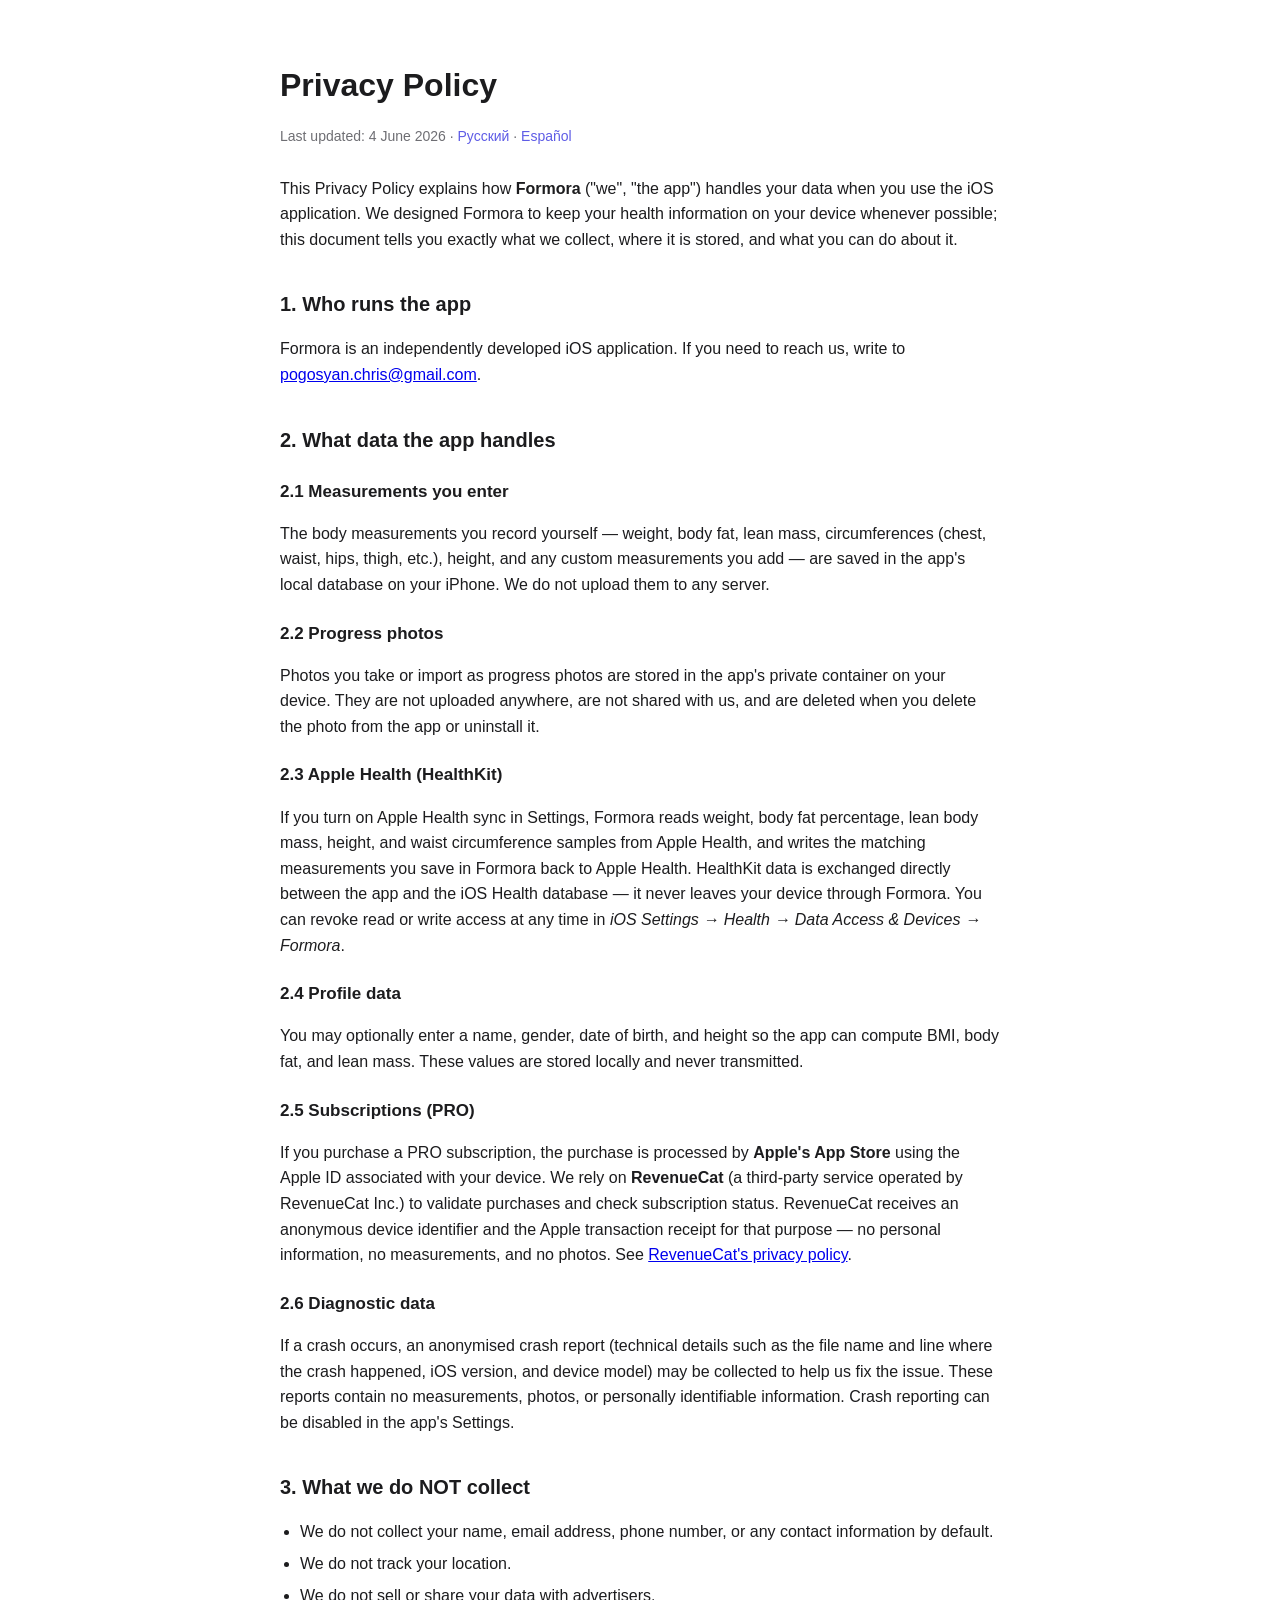
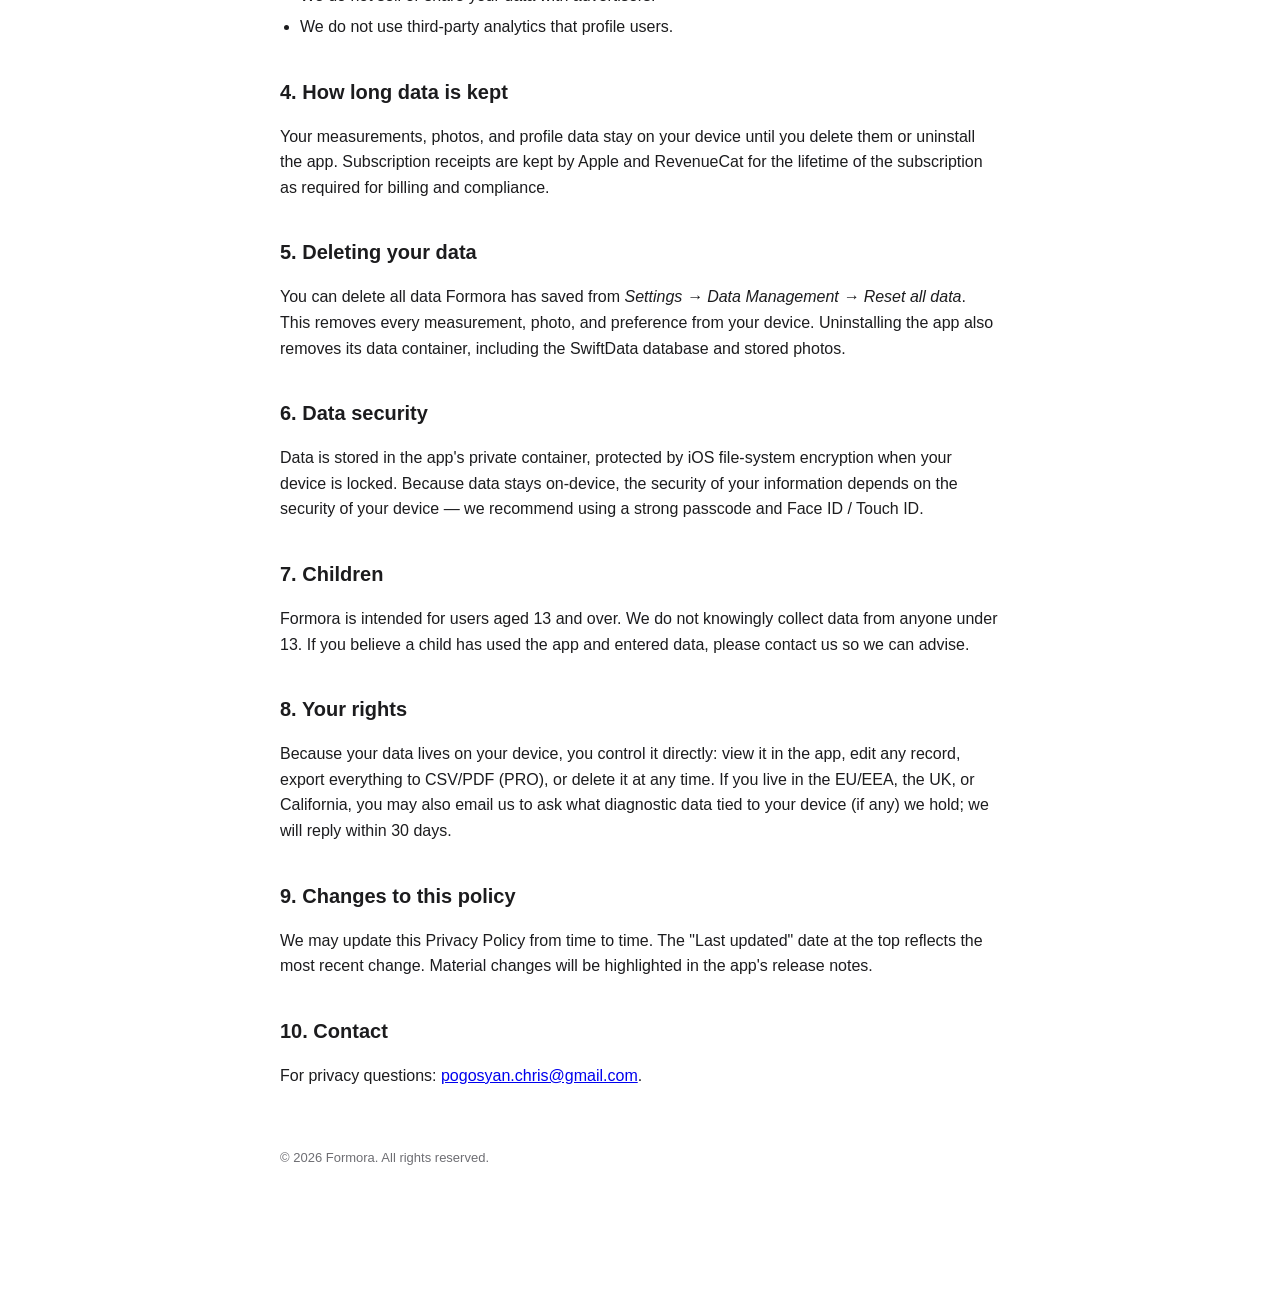
==== privacy.html @ cd093d3e "Initial — Privacy Policy and Terms of Service (EN/RU/ES)" ====
<!DOCTYPE html>
<html lang="en">
<head>
<meta charset="utf-8">
<meta name="viewport" content="width=device-width, initial-scale=1">
<title>Formora — Privacy Policy</title>
<link rel="stylesheet" href="style.css">
</head>
<body>

<h1>Privacy Policy</h1>
<p class="meta">
  Last updated: 4 June 2026 ·
  <a href="privacy.ru.html">Русский</a> ·
  <a href="privacy.es.html">Español</a>
</p>

<p>This Privacy Policy explains how <strong>Formora</strong> ("we", "the app") handles your data when you use the iOS application. We designed Formora to keep your health information on your device whenever possible; this document tells you exactly what we collect, where it is stored, and what you can do about it.</p>

<h2>1. Who runs the app</h2>
<p>Formora is an independently developed iOS application. If you need to reach us, write to <a href="mailto:pogosyan.chris@gmail.com">pogosyan.chris@gmail.com</a>.</p>

<h2>2. What data the app handles</h2>

<h3>2.1 Measurements you enter</h3>
<p>The body measurements you record yourself — weight, body fat, lean mass, circumferences (chest, waist, hips, thigh, etc.), height, and any custom measurements you add — are saved in the app's local database on your iPhone. We do not upload them to any server.</p>

<h3>2.2 Progress photos</h3>
<p>Photos you take or import as progress photos are stored in the app's private container on your device. They are not uploaded anywhere, are not shared with us, and are deleted when you delete the photo from the app or uninstall it.</p>

<h3>2.3 Apple Health (HealthKit)</h3>
<p>If you turn on Apple Health sync in Settings, Formora reads weight, body fat percentage, lean body mass, height, and waist circumference samples from Apple Health, and writes the matching measurements you save in Formora back to Apple Health. HealthKit data is exchanged directly between the app and the iOS Health database — it never leaves your device through Formora. You can revoke read or write access at any time in <em>iOS Settings → Health → Data Access &amp; Devices → Formora</em>.</p>

<h3>2.4 Profile data</h3>
<p>You may optionally enter a name, gender, date of birth, and height so the app can compute BMI, body fat, and lean mass. These values are stored locally and never transmitted.</p>

<h3>2.5 Subscriptions (PRO)</h3>
<p>If you purchase a PRO subscription, the purchase is processed by <strong>Apple's App Store</strong> using the Apple ID associated with your device. We rely on <strong>RevenueCat</strong> (a third-party service operated by RevenueCat Inc.) to validate purchases and check subscription status. RevenueCat receives an anonymous device identifier and the Apple transaction receipt for that purpose — no personal information, no measurements, and no photos. See <a href="https://www.revenuecat.com/privacy/">RevenueCat's privacy policy</a>.</p>

<h3>2.6 Diagnostic data</h3>
<p>If a crash occurs, an anonymised crash report (technical details such as the file name and line where the crash happened, iOS version, and device model) may be collected to help us fix the issue. These reports contain no measurements, photos, or personally identifiable information. Crash reporting can be disabled in the app's Settings.</p>

<h2>3. What we do NOT collect</h2>
<ul>
  <li>We do not collect your name, email address, phone number, or any contact information by default.</li>
  <li>We do not track your location.</li>
  <li>We do not sell or share your data with advertisers.</li>
  <li>We do not use third-party analytics that profile users.</li>
</ul>

<h2>4. How long data is kept</h2>
<p>Your measurements, photos, and profile data stay on your device until you delete them or uninstall the app. Subscription receipts are kept by Apple and RevenueCat for the lifetime of the subscription as required for billing and compliance.</p>

<h2>5. Deleting your data</h2>
<p>You can delete all data Formora has saved from <em>Settings → Data Management → Reset all data</em>. This removes every measurement, photo, and preference from your device. Uninstalling the app also removes its data container, including the SwiftData database and stored photos.</p>

<h2>6. Data security</h2>
<p>Data is stored in the app's private container, protected by iOS file-system encryption when your device is locked. Because data stays on-device, the security of your information depends on the security of your device — we recommend using a strong passcode and Face ID / Touch ID.</p>

<h2>7. Children</h2>
<p>Formora is intended for users aged 13 and over. We do not knowingly collect data from anyone under 13. If you believe a child has used the app and entered data, please contact us so we can advise.</p>

<h2>8. Your rights</h2>
<p>Because your data lives on your device, you control it directly: view it in the app, edit any record, export everything to CSV/PDF (PRO), or delete it at any time. If you live in the EU/EEA, the UK, or California, you may also email us to ask what diagnostic data tied to your device (if any) we hold; we will reply within 30 days.</p>

<h2>9. Changes to this policy</h2>
<p>We may update this Privacy Policy from time to time. The "Last updated" date at the top reflects the most recent change. Material changes will be highlighted in the app's release notes.</p>

<h2>10. Contact</h2>
<p>For privacy questions: <a href="mailto:pogosyan.chris@gmail.com">pogosyan.chris@gmail.com</a>.</p>

<footer>© 2026 Formora. All rights reserved.</footer>

</body>
</html>
---- style.css ----
/* Shared styling for Formora legal pages.
   Plain Apple-feeling typography; lives next to the HTML so GitHub
   Pages serves it from the same /docs root. */
body {
  font-family: -apple-system, BlinkMacSystemFont, "SF Pro Text",
    "Helvetica Neue", sans-serif;
  max-width: 720px;
  margin: 60px auto;
  padding: 0 24px 80px;
  color: #1c1c1e;
  line-height: 1.6;
  background: #fff;
}

h1 { font-size: 32px; margin-bottom: 4px; }
h2 { font-size: 20px; margin-top: 36px; margin-bottom: 8px; }
h3 { font-size: 17px; margin-top: 22px; margin-bottom: 6px; }

p, li { font-size: 16px; }
ul { padding-left: 20px; }
li { margin: 6px 0; }

.meta { color: #6e6e73; font-size: 14px; margin-bottom: 28px; }
.meta a { color: #5e5ce6; text-decoration: none; }
.meta a:hover { text-decoration: underline; }

code {
  font-family: ui-monospace, "SF Mono", Menlo, monospace;
  font-size: 14px;
  background: #f5f5f7;
  padding: 2px 6px;
  border-radius: 4px;
}

footer {
  margin-top: 60px;
  font-size: 13px;
  color: #6e6e73;
}

@media (prefers-color-scheme: dark) {
  body { background: #000; color: #f2f2f7; }
  .meta, footer { color: #8e8e93; }
  code { background: #1c1c1e; }
}
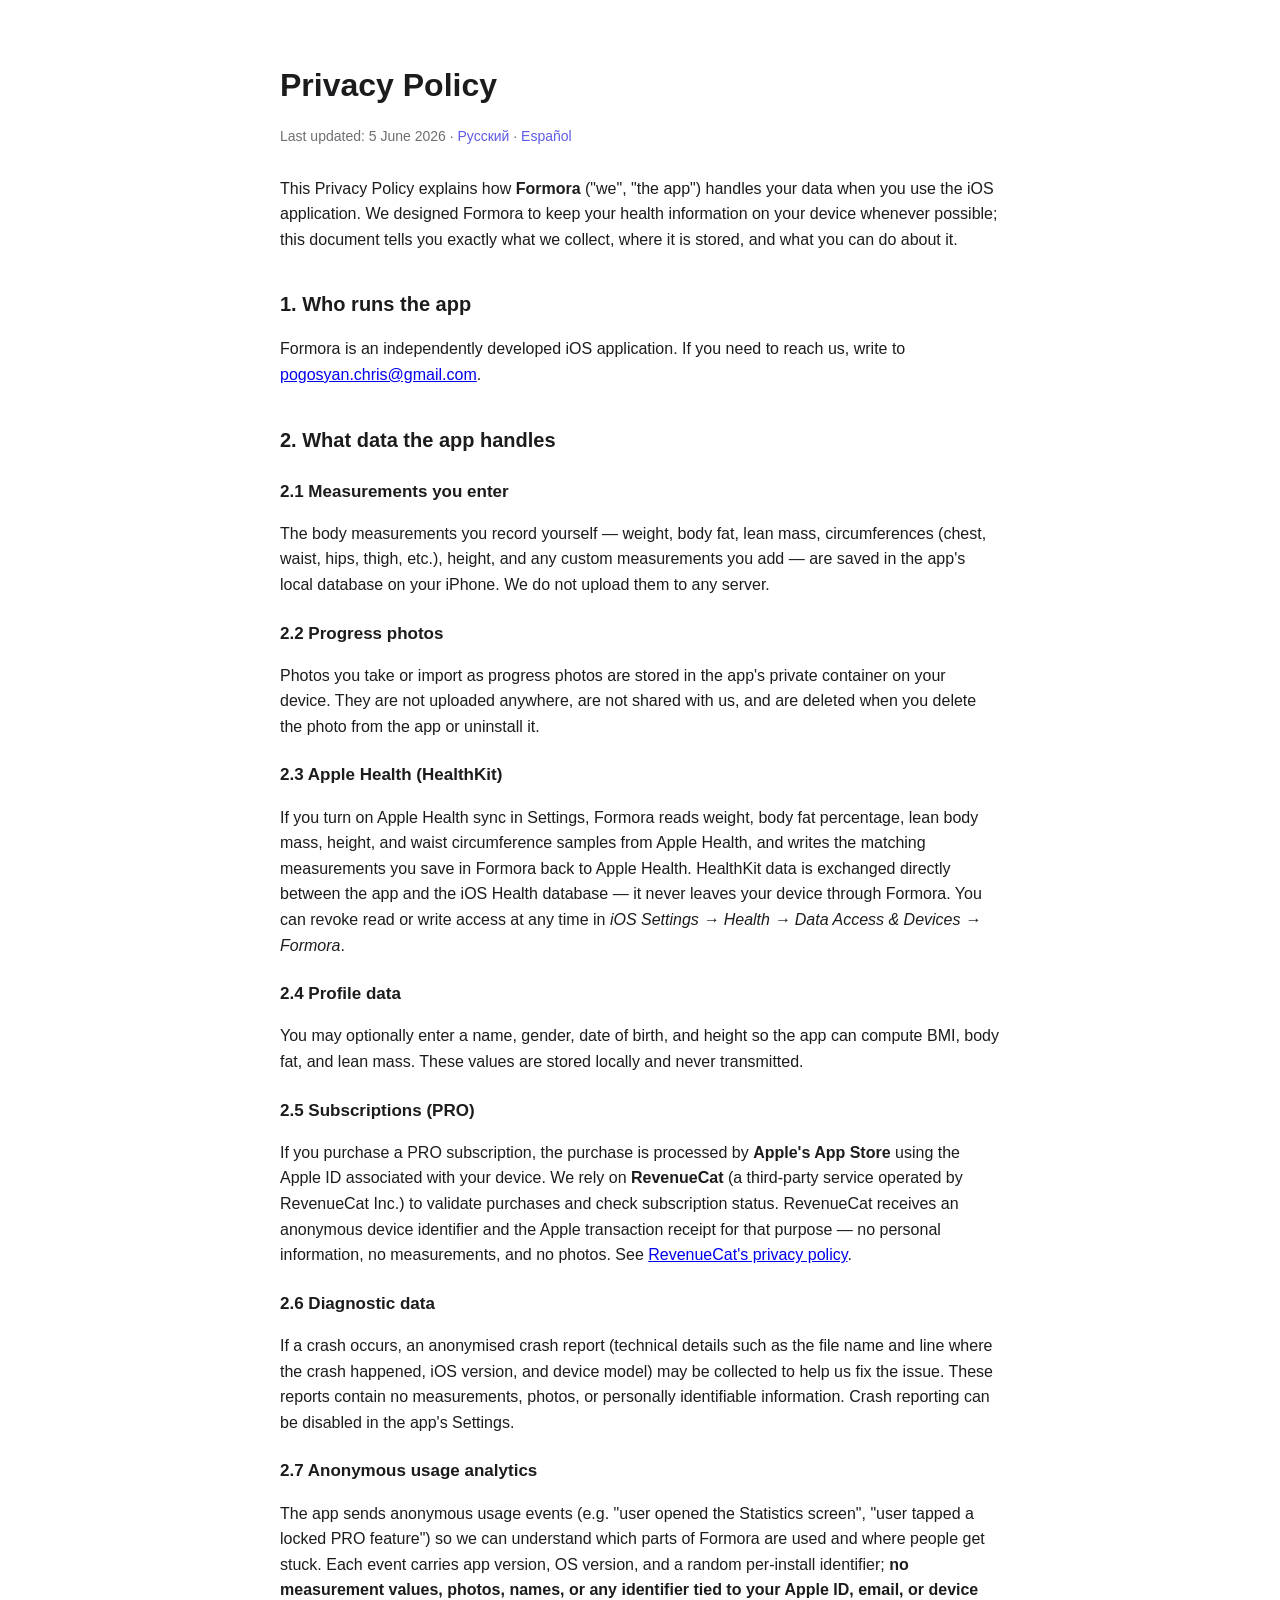
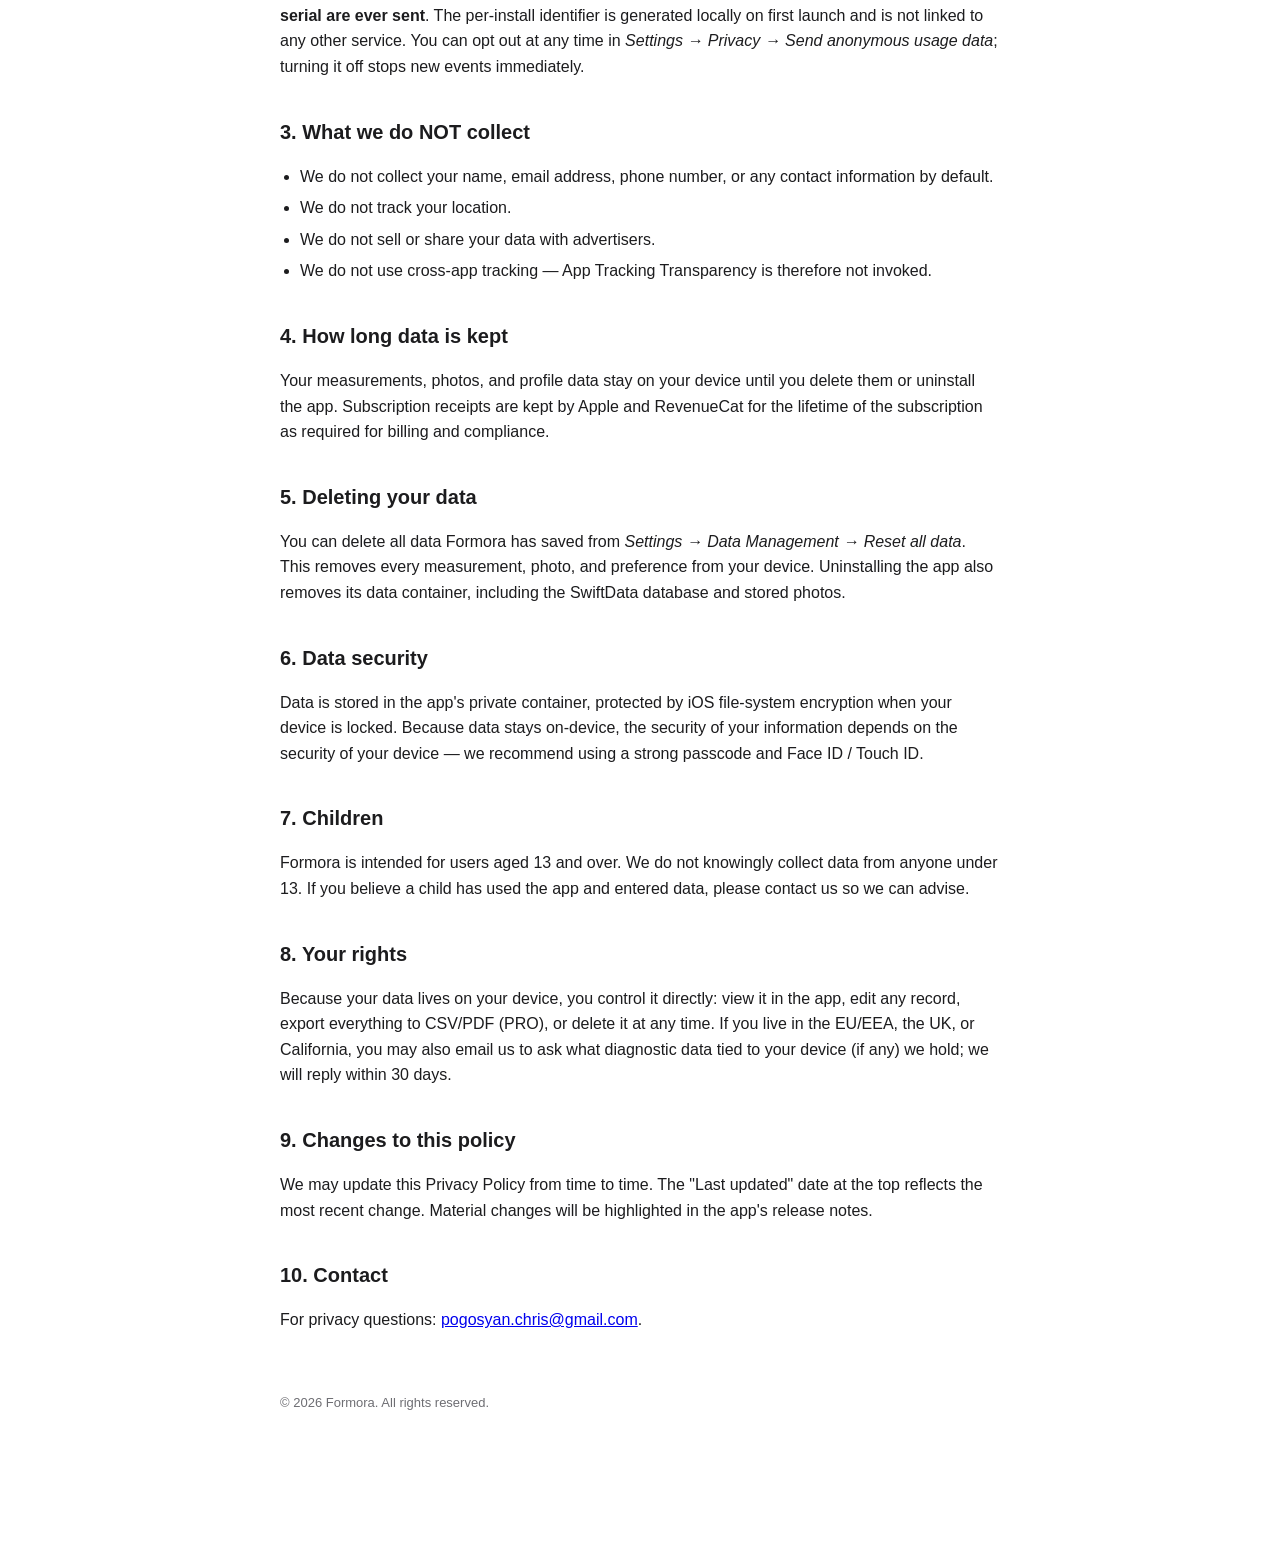
==== commit 8f3a7805: "Privacy Policy: document anonymous in-app usage analytics Adds a new §2.7 explaining that the app em" ====
--- a/privacy.html
+++ b/privacy.html
@@ -10,7 +10,7 @@
 
 <h1>Privacy Policy</h1>
 <p class="meta">
-  Last updated: 4 June 2026 ·
+  Last updated: 5 June 2026 ·
   <a href="privacy.ru.html">Русский</a> ·
   <a href="privacy.es.html">Español</a>
 </p>
@@ -40,12 +40,15 @@
 <h3>2.6 Diagnostic data</h3>
 <p>If a crash occurs, an anonymised crash report (technical details such as the file name and line where the crash happened, iOS version, and device model) may be collected to help us fix the issue. These reports contain no measurements, photos, or personally identifiable information. Crash reporting can be disabled in the app's Settings.</p>
 
+<h3>2.7 Anonymous usage analytics</h3>
+<p>The app sends anonymous usage events (e.g. "user opened the Statistics screen", "user tapped a locked PRO feature") so we can understand which parts of Formora are used and where people get stuck. Each event carries app version, OS version, and a random per-install identifier; <strong>no measurement values, photos, names, or any identifier tied to your Apple ID, email, or device serial are ever sent</strong>. The per-install identifier is generated locally on first launch and is not linked to any other service. You can opt out at any time in <em>Settings → Privacy → Send anonymous usage data</em>; turning it off stops new events immediately.</p>
+
 <h2>3. What we do NOT collect</h2>
 <ul>
   <li>We do not collect your name, email address, phone number, or any contact information by default.</li>
   <li>We do not track your location.</li>
   <li>We do not sell or share your data with advertisers.</li>
-  <li>We do not use third-party analytics that profile users.</li>
+  <li>We do not use cross-app tracking — App Tracking Transparency is therefore not invoked.</li>
 </ul>
 
 <h2>4. How long data is kept</h2>
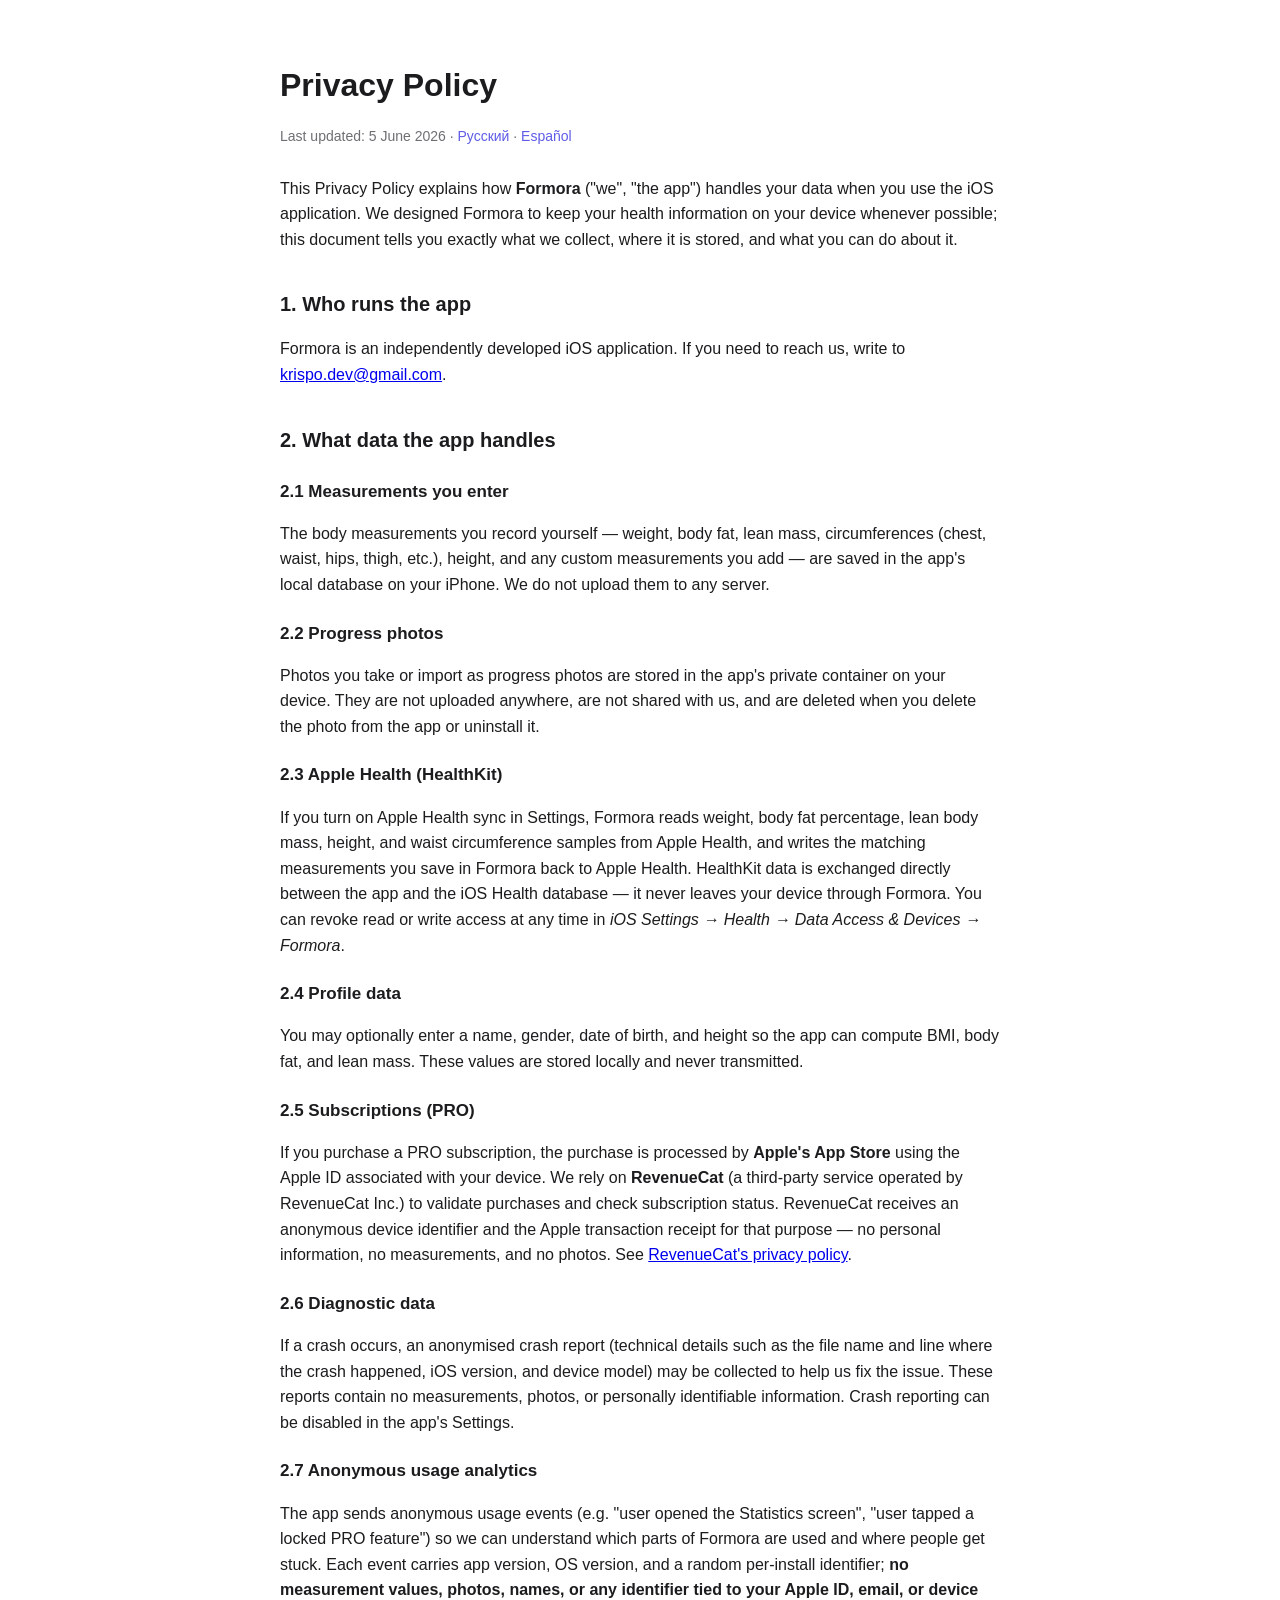
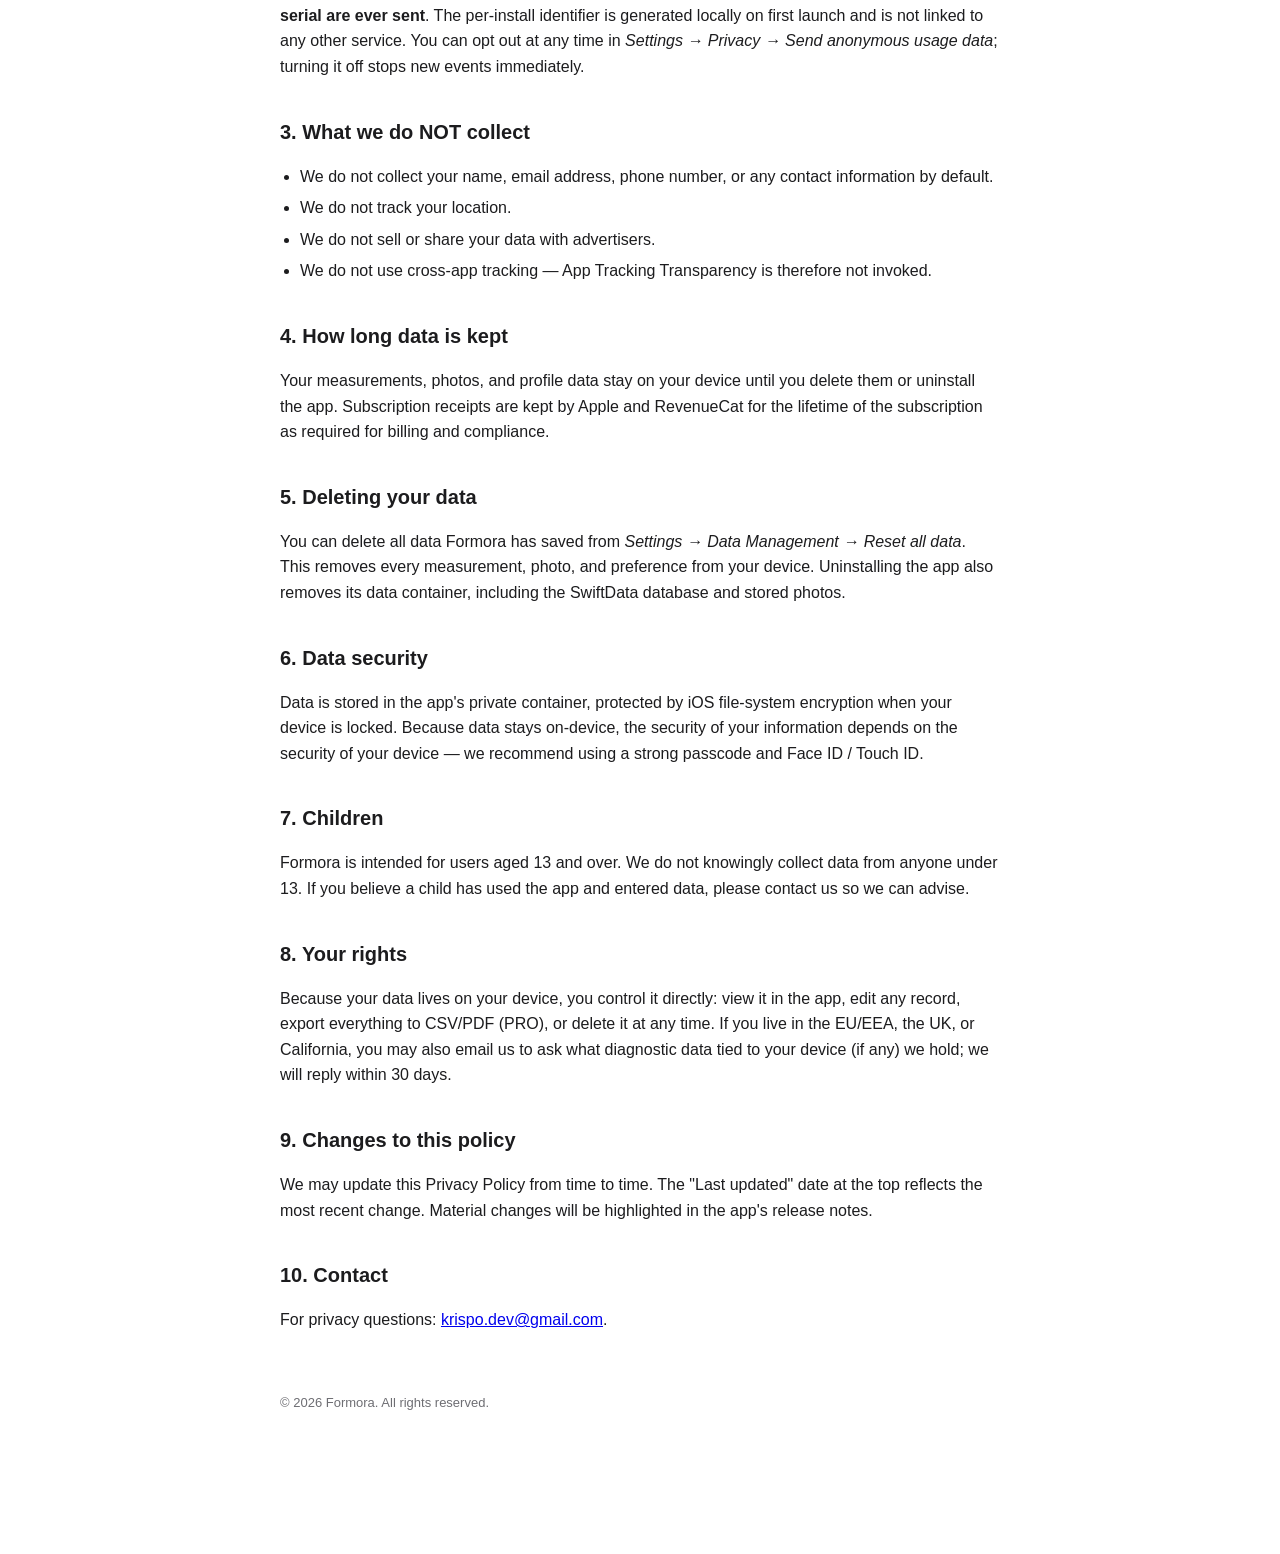
==== commit d2260103: "Support email: pogosyan.chris@gmail.com → krispo.dev@gmail.com Personal address swapped for a dedica" ====
--- a/privacy.html
+++ b/privacy.html
@@ -18,7 +18,7 @@
 <p>This Privacy Policy explains how <strong>Formora</strong> ("we", "the app") handles your data when you use the iOS application. We designed Formora to keep your health information on your device whenever possible; this document tells you exactly what we collect, where it is stored, and what you can do about it.</p>
 
 <h2>1. Who runs the app</h2>
-<p>Formora is an independently developed iOS application. If you need to reach us, write to <a href="mailto:pogosyan.chris@gmail.com">pogosyan.chris@gmail.com</a>.</p>
+<p>Formora is an independently developed iOS application. If you need to reach us, write to <a href="mailto:krispo.dev@gmail.com">krispo.dev@gmail.com</a>.</p>
 
 <h2>2. What data the app handles</h2>
 
@@ -70,7 +70,7 @@
 <p>We may update this Privacy Policy from time to time. The "Last updated" date at the top reflects the most recent change. Material changes will be highlighted in the app's release notes.</p>
 
 <h2>10. Contact</h2>
-<p>For privacy questions: <a href="mailto:pogosyan.chris@gmail.com">pogosyan.chris@gmail.com</a>.</p>
+<p>For privacy questions: <a href="mailto:krispo.dev@gmail.com">krispo.dev@gmail.com</a>.</p>
 
 <footer>© 2026 Formora. All rights reserved.</footer>
 
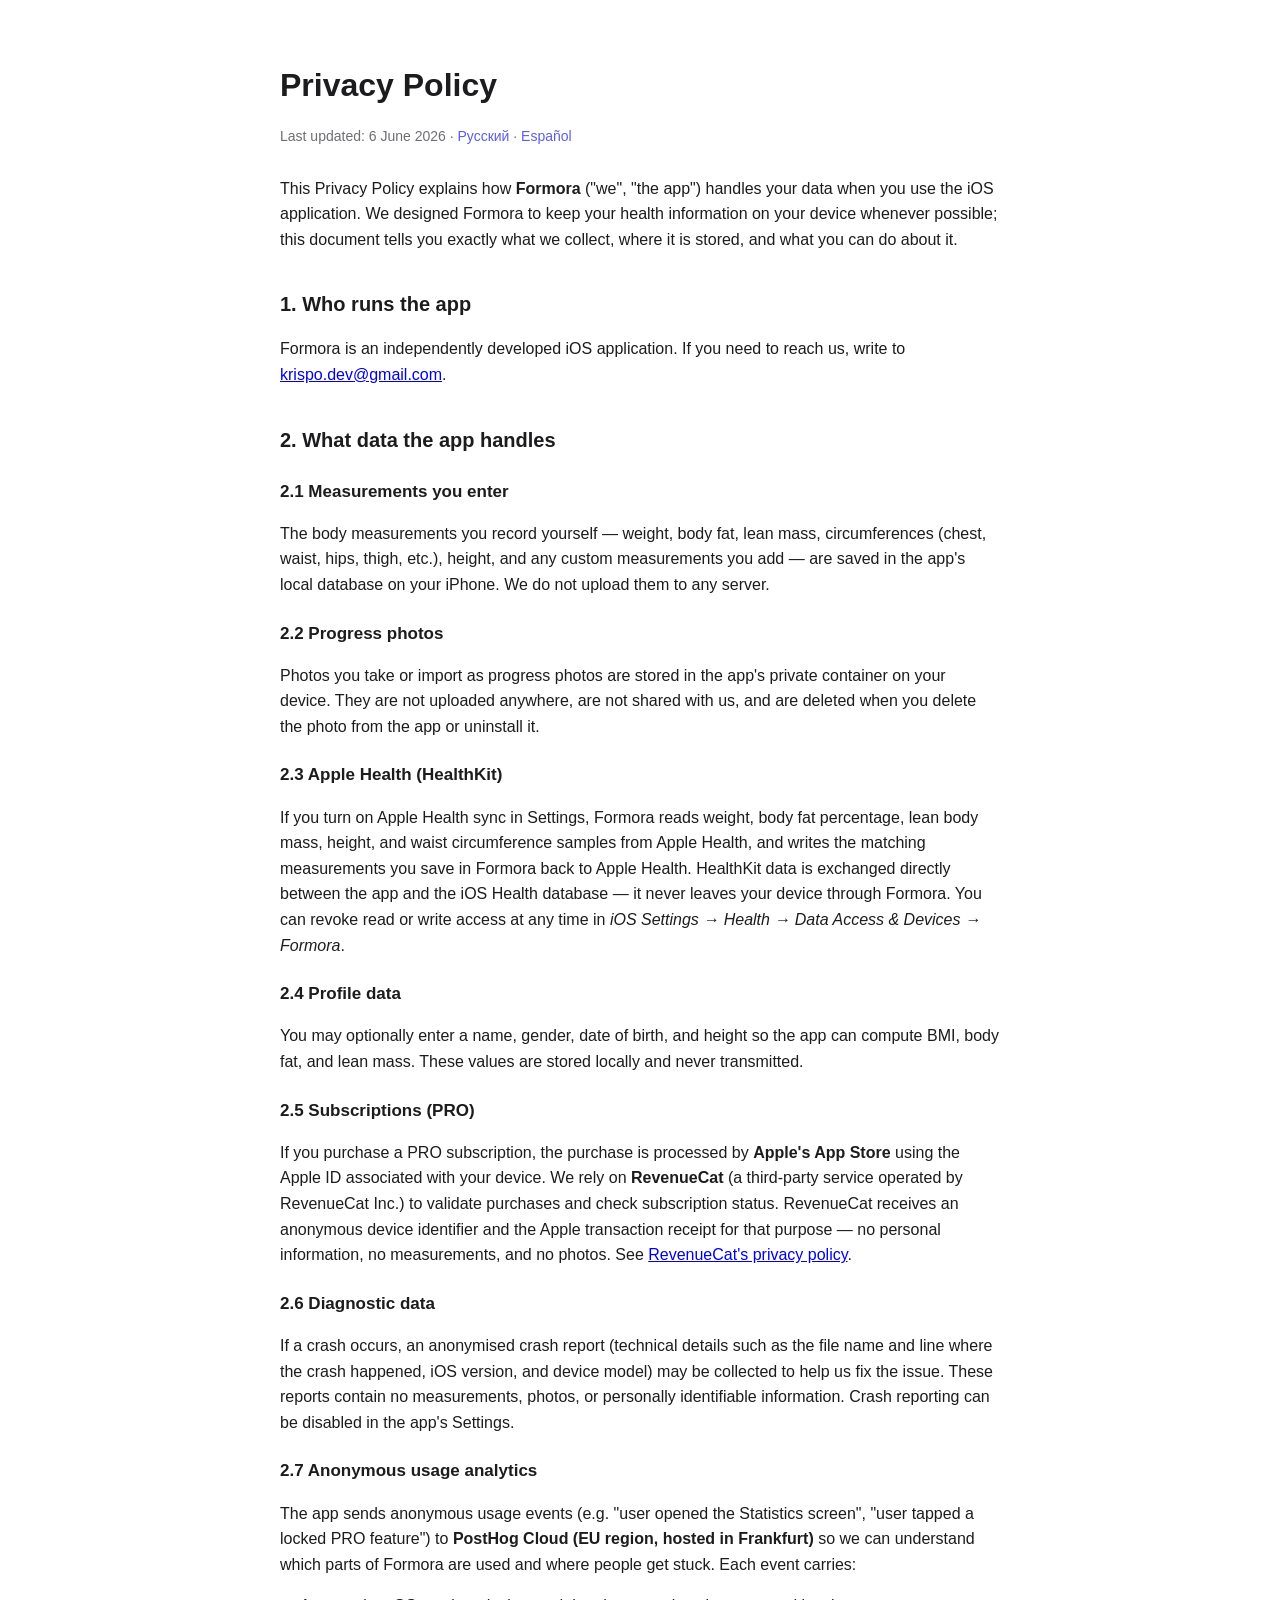
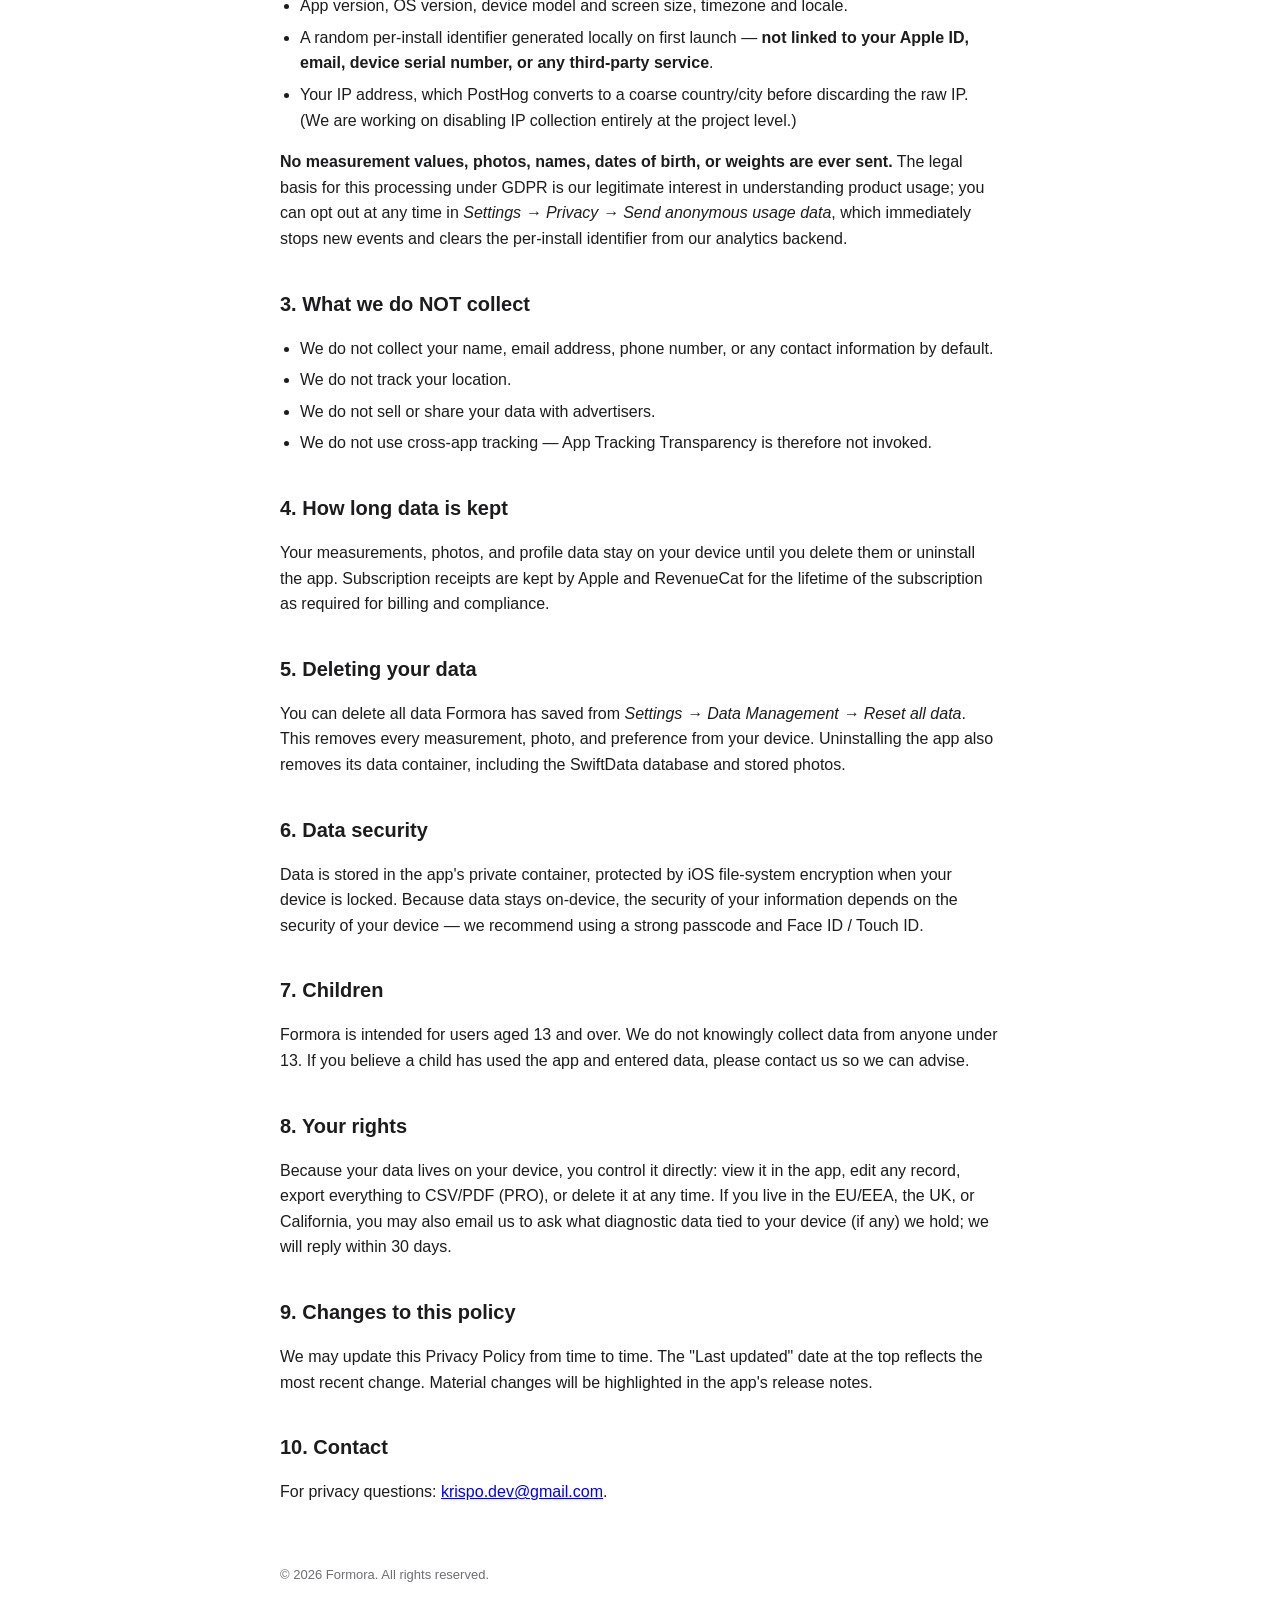
==== commit 1900e423: "Privacy: expand §2.7 to honestly disclose PostHog auto-captured fields The previous wording said eve" ====
--- a/privacy.html
+++ b/privacy.html
@@ -10,7 +10,7 @@
 
 <h1>Privacy Policy</h1>
 <p class="meta">
-  Last updated: 5 June 2026 ·
+  Last updated: 6 June 2026 ·
   <a href="privacy.ru.html">Русский</a> ·
   <a href="privacy.es.html">Español</a>
 </p>
@@ -41,7 +41,13 @@
 <p>If a crash occurs, an anonymised crash report (technical details such as the file name and line where the crash happened, iOS version, and device model) may be collected to help us fix the issue. These reports contain no measurements, photos, or personally identifiable information. Crash reporting can be disabled in the app's Settings.</p>
 
 <h3>2.7 Anonymous usage analytics</h3>
-<p>The app sends anonymous usage events (e.g. "user opened the Statistics screen", "user tapped a locked PRO feature") so we can understand which parts of Formora are used and where people get stuck. Each event carries app version, OS version, and a random per-install identifier; <strong>no measurement values, photos, names, or any identifier tied to your Apple ID, email, or device serial are ever sent</strong>. The per-install identifier is generated locally on first launch and is not linked to any other service. You can opt out at any time in <em>Settings → Privacy → Send anonymous usage data</em>; turning it off stops new events immediately.</p>
+<p>The app sends anonymous usage events (e.g. "user opened the Statistics screen", "user tapped a locked PRO feature") to <strong>PostHog Cloud (EU region, hosted in Frankfurt)</strong> so we can understand which parts of Formora are used and where people get stuck. Each event carries:</p>
+<ul>
+  <li>App version, OS version, device model and screen size, timezone and locale.</li>
+  <li>A random per-install identifier generated locally on first launch — <strong>not linked to your Apple ID, email, device serial number, or any third-party service</strong>.</li>
+  <li>Your IP address, which PostHog converts to a coarse country/city before discarding the raw IP. (We are working on disabling IP collection entirely at the project level.)</li>
+</ul>
+<p><strong>No measurement values, photos, names, dates of birth, or weights are ever sent.</strong> The legal basis for this processing under GDPR is our legitimate interest in understanding product usage; you can opt out at any time in <em>Settings → Privacy → Send anonymous usage data</em>, which immediately stops new events and clears the per-install identifier from our analytics backend.</p>
 
 <h2>3. What we do NOT collect</h2>
 <ul>
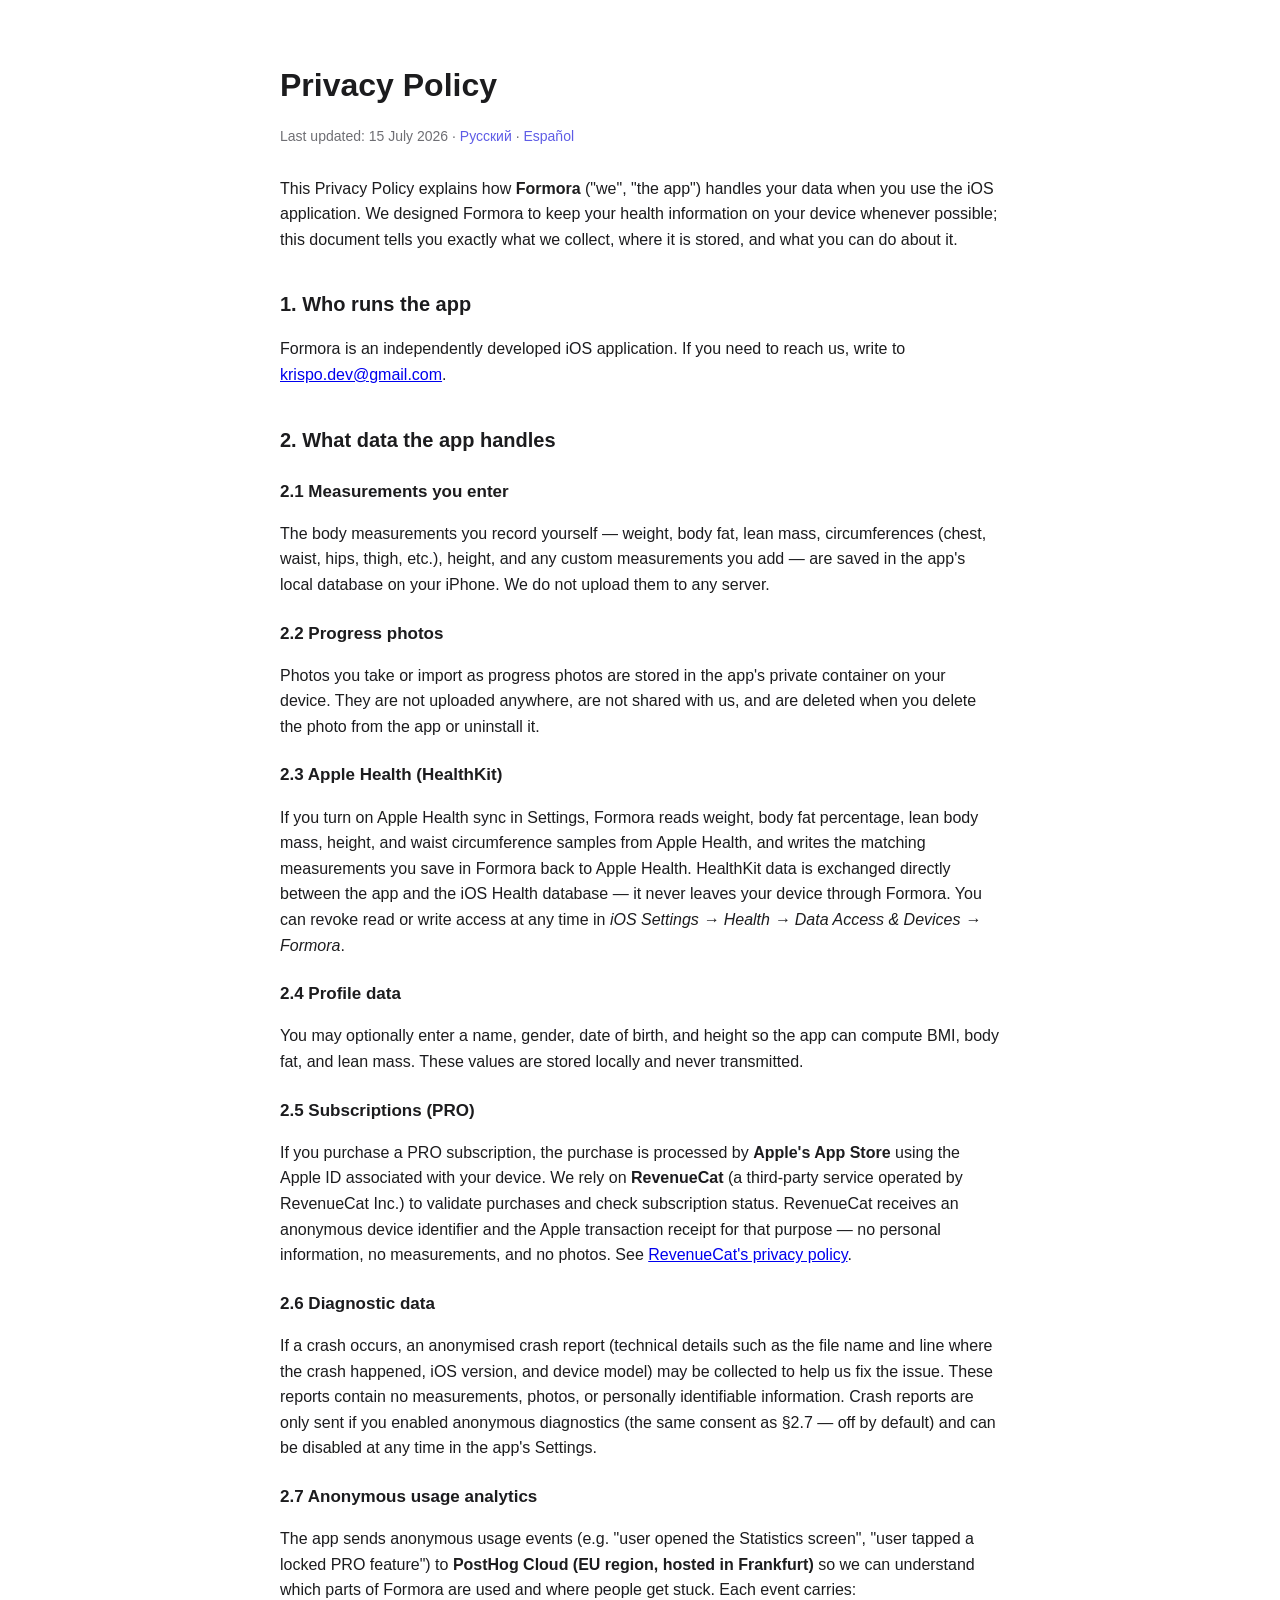
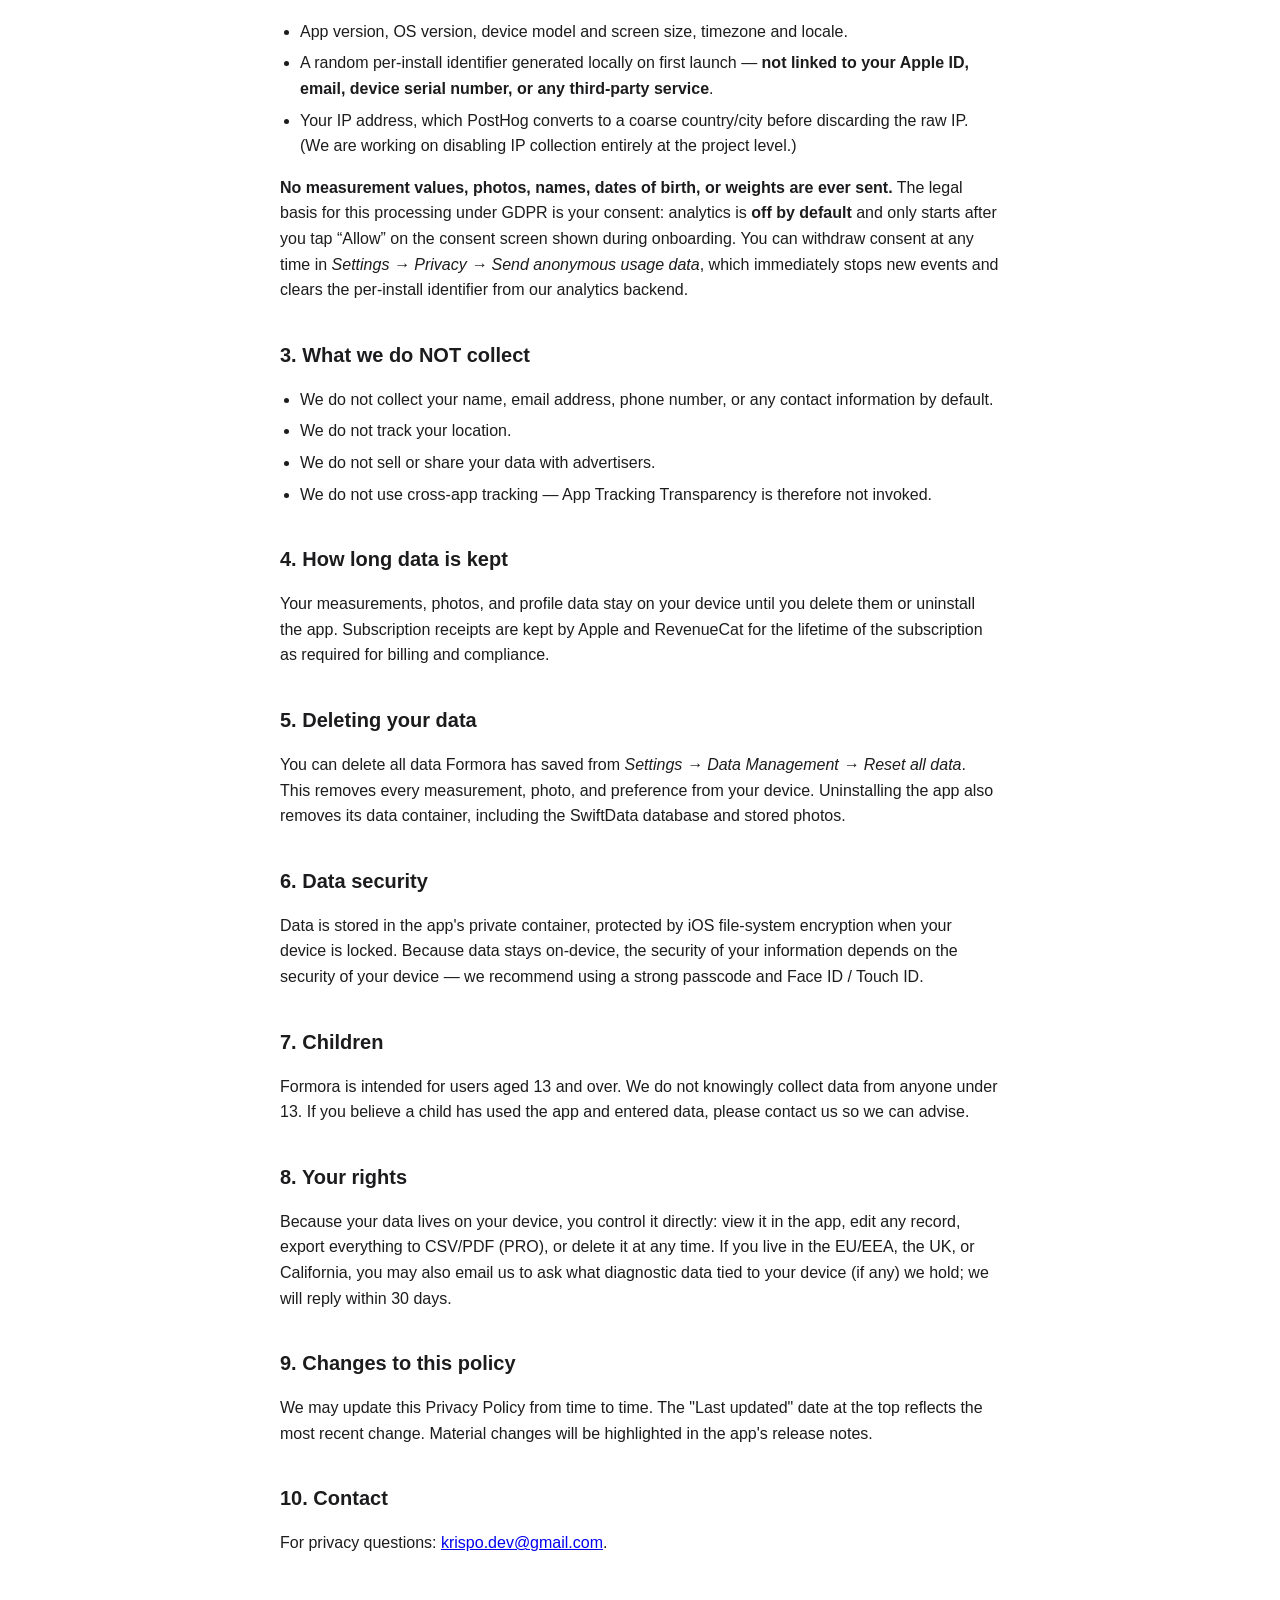
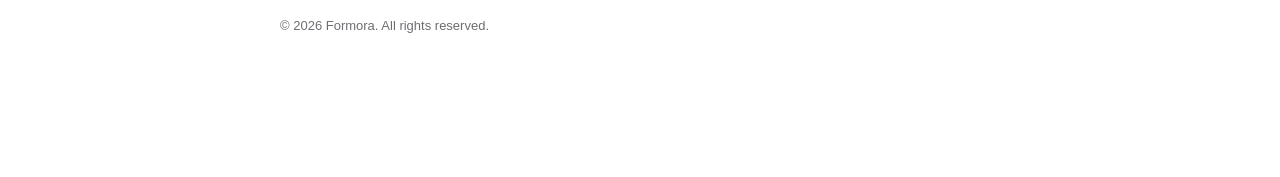
==== commit 6fc95d91: "Privacy: analytics/crash legal basis is now opt-in consent (GDPR) The app gained an onboarding conse" ====
--- a/privacy.html
+++ b/privacy.html
@@ -10,7 +10,7 @@
 
 <h1>Privacy Policy</h1>
 <p class="meta">
-  Last updated: 6 June 2026 ·
+  Last updated: 15 July 2026 ·
   <a href="privacy.ru.html">Русский</a> ·
   <a href="privacy.es.html">Español</a>
 </p>
@@ -38,7 +38,7 @@
 <p>If you purchase a PRO subscription, the purchase is processed by <strong>Apple's App Store</strong> using the Apple ID associated with your device. We rely on <strong>RevenueCat</strong> (a third-party service operated by RevenueCat Inc.) to validate purchases and check subscription status. RevenueCat receives an anonymous device identifier and the Apple transaction receipt for that purpose — no personal information, no measurements, and no photos. See <a href="https://www.revenuecat.com/privacy/">RevenueCat's privacy policy</a>.</p>
 
 <h3>2.6 Diagnostic data</h3>
-<p>If a crash occurs, an anonymised crash report (technical details such as the file name and line where the crash happened, iOS version, and device model) may be collected to help us fix the issue. These reports contain no measurements, photos, or personally identifiable information. Crash reporting can be disabled in the app's Settings.</p>
+<p>If a crash occurs, an anonymised crash report (technical details such as the file name and line where the crash happened, iOS version, and device model) may be collected to help us fix the issue. These reports contain no measurements, photos, or personally identifiable information. Crash reports are only sent if you enabled anonymous diagnostics (the same consent as §2.7 — off by default) and can be disabled at any time in the app's Settings.</p>
 
 <h3>2.7 Anonymous usage analytics</h3>
 <p>The app sends anonymous usage events (e.g. "user opened the Statistics screen", "user tapped a locked PRO feature") to <strong>PostHog Cloud (EU region, hosted in Frankfurt)</strong> so we can understand which parts of Formora are used and where people get stuck. Each event carries:</p>
@@ -47,7 +47,7 @@
   <li>A random per-install identifier generated locally on first launch — <strong>not linked to your Apple ID, email, device serial number, or any third-party service</strong>.</li>
   <li>Your IP address, which PostHog converts to a coarse country/city before discarding the raw IP. (We are working on disabling IP collection entirely at the project level.)</li>
 </ul>
-<p><strong>No measurement values, photos, names, dates of birth, or weights are ever sent.</strong> The legal basis for this processing under GDPR is our legitimate interest in understanding product usage; you can opt out at any time in <em>Settings → Privacy → Send anonymous usage data</em>, which immediately stops new events and clears the per-install identifier from our analytics backend.</p>
+<p><strong>No measurement values, photos, names, dates of birth, or weights are ever sent.</strong> The legal basis for this processing under GDPR is your consent: analytics is <strong>off by default</strong> and only starts after you tap “Allow” on the consent screen shown during onboarding. You can withdraw consent at any time in <em>Settings → Privacy → Send anonymous usage data</em>, which immediately stops new events and clears the per-install identifier from our analytics backend.</p>
 
 <h2>3. What we do NOT collect</h2>
 <ul>
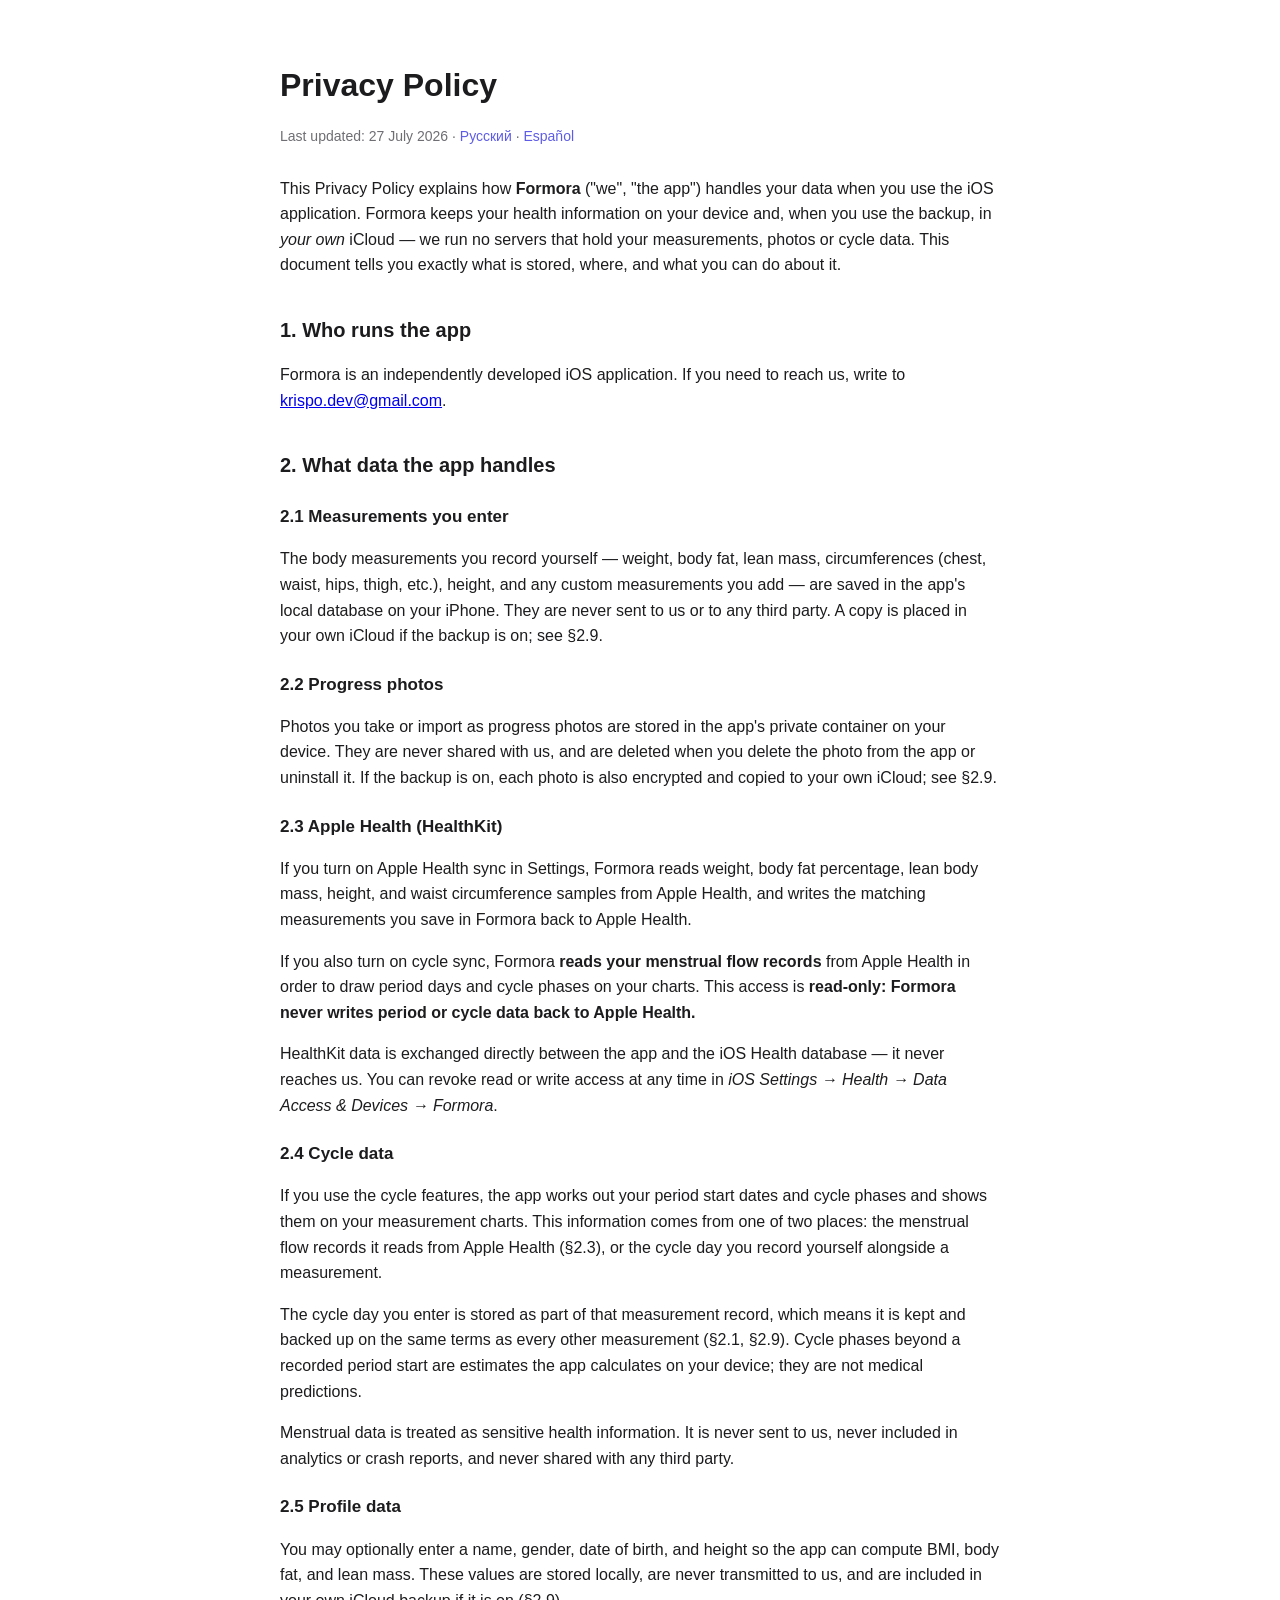
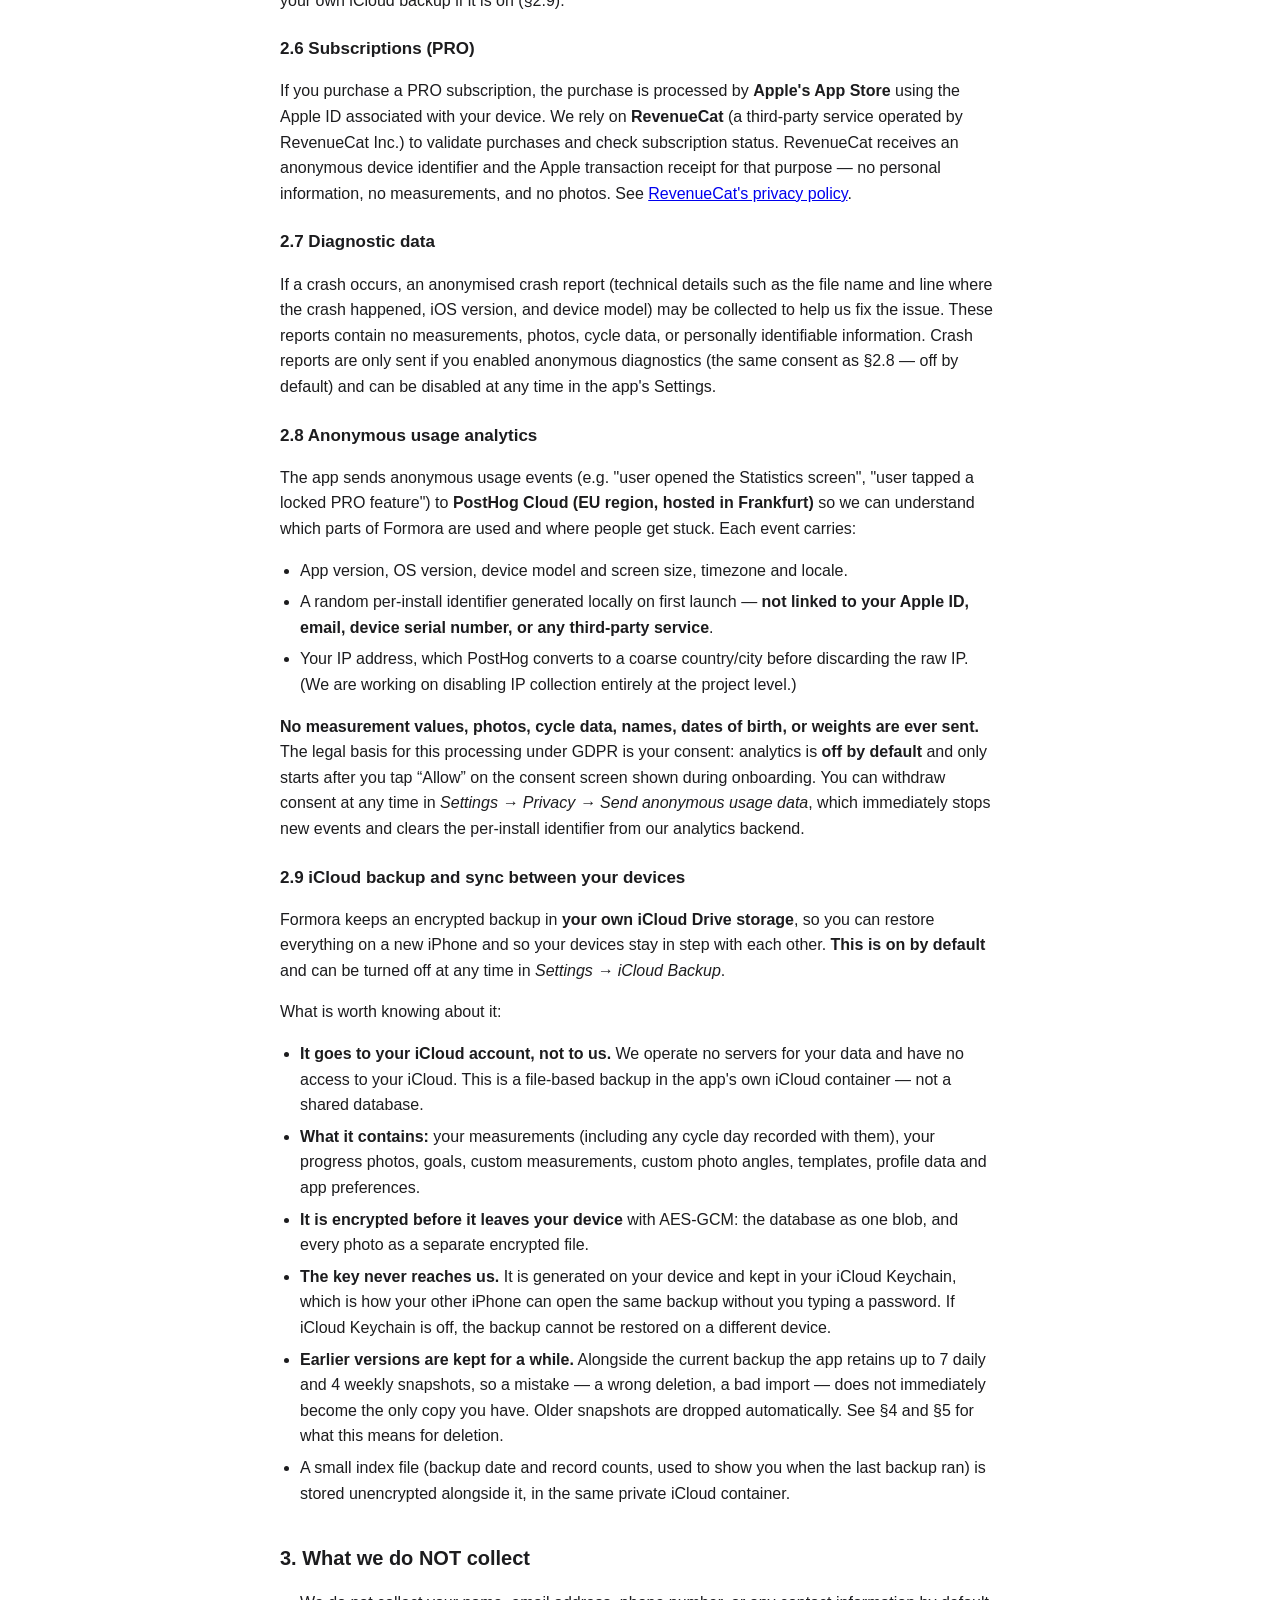
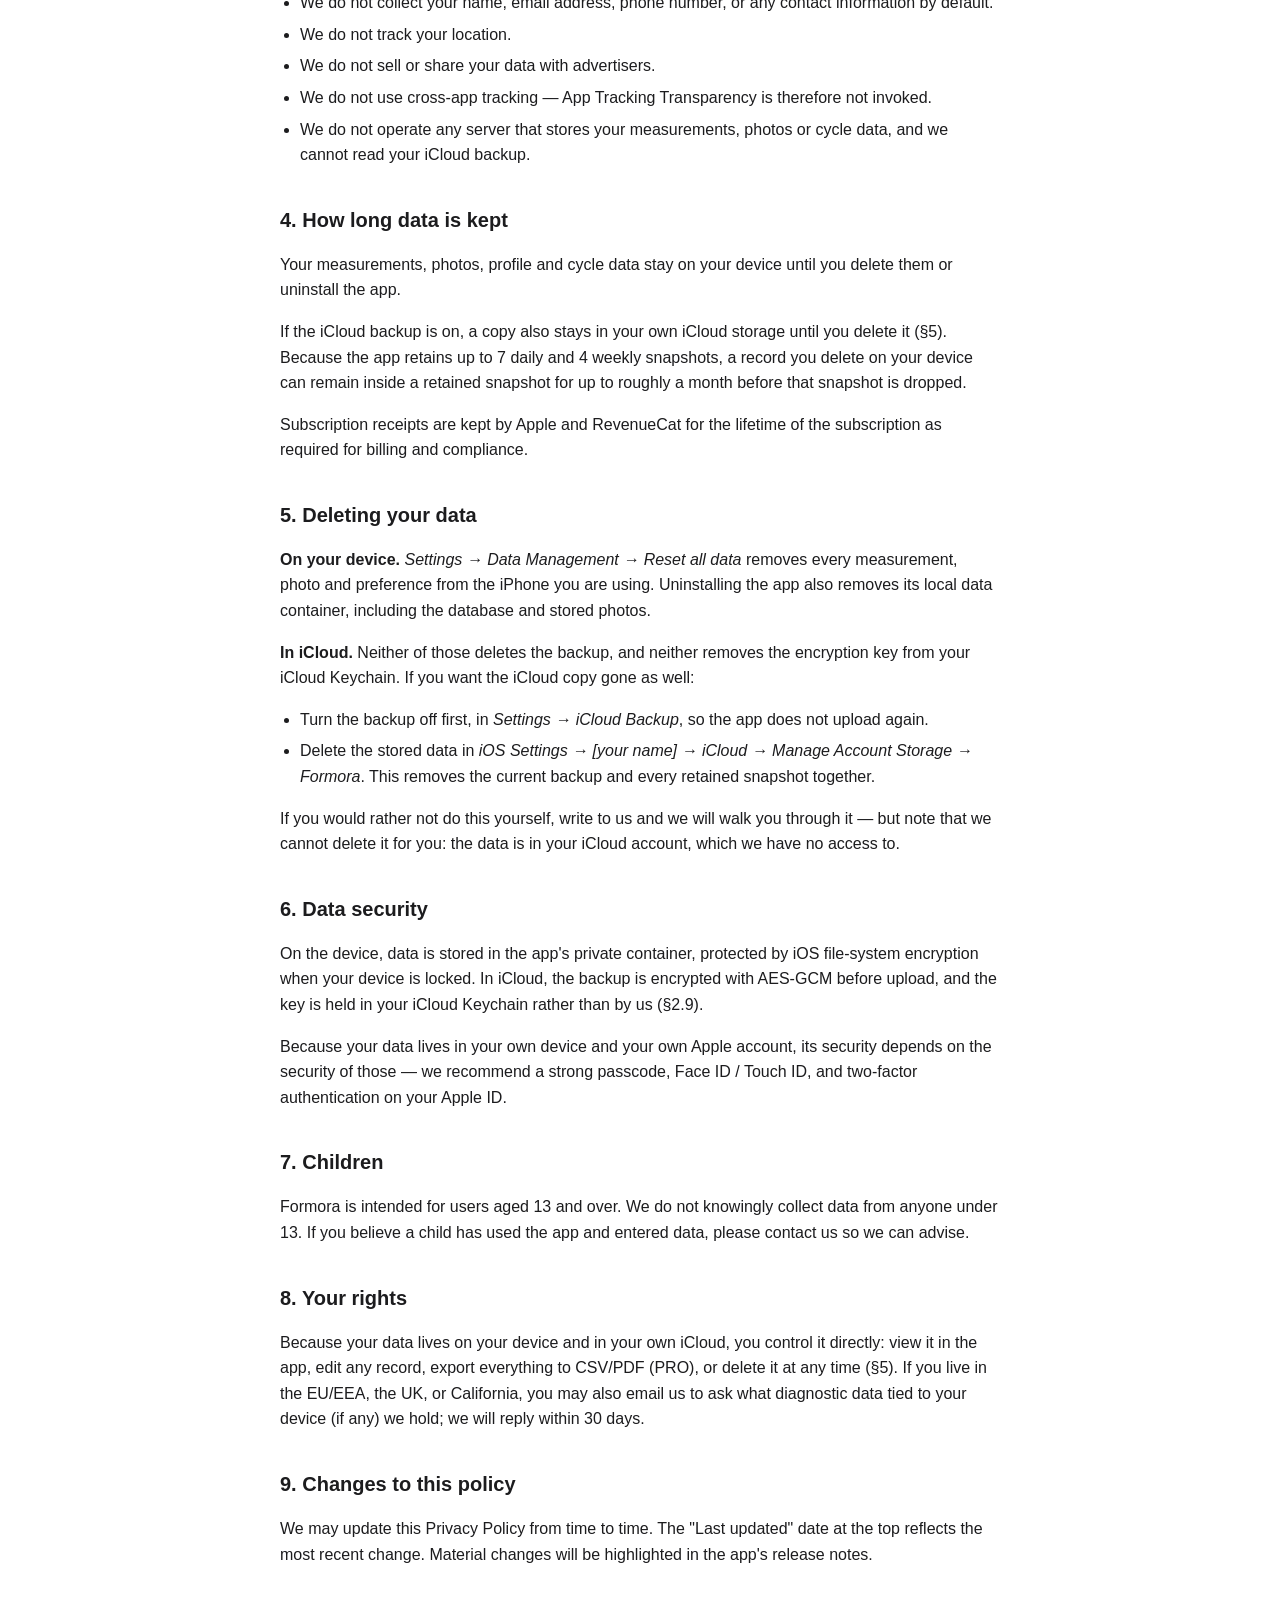
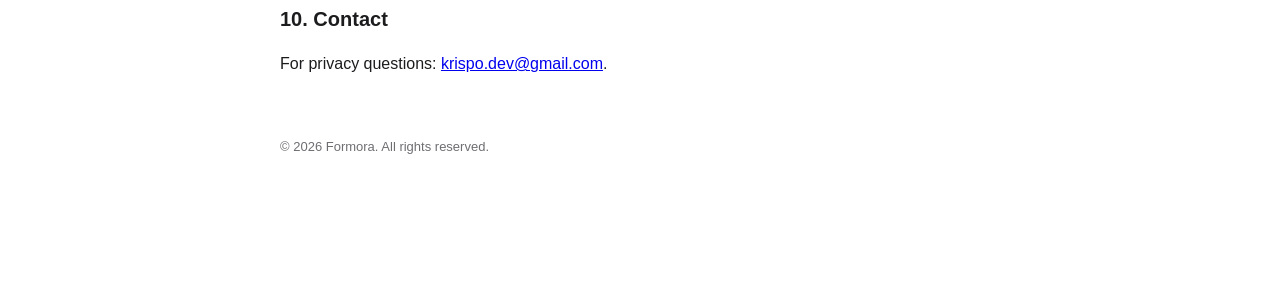
==== commit 52d80c6d: "Disclose the iCloud backup and cycle data; fix the deletion instructions The policy was written when" ====
--- a/privacy.html
+++ b/privacy.html
@@ -10,12 +10,12 @@
 
 <h1>Privacy Policy</h1>
 <p class="meta">
-  Last updated: 15 July 2026 ·
+  Last updated: 27 July 2026 ·
   <a href="privacy.ru.html">Русский</a> ·
   <a href="privacy.es.html">Español</a>
 </p>
 
-<p>This Privacy Policy explains how <strong>Formora</strong> ("we", "the app") handles your data when you use the iOS application. We designed Formora to keep your health information on your device whenever possible; this document tells you exactly what we collect, where it is stored, and what you can do about it.</p>
+<p>This Privacy Policy explains how <strong>Formora</strong> ("we", "the app") handles your data when you use the iOS application. Formora keeps your health information on your device and, when you use the backup, in <em>your own</em> iCloud — we run no servers that hold your measurements, photos or cycle data. This document tells you exactly what is stored, where, and what you can do about it.</p>
 
 <h2>1. Who runs the app</h2>
 <p>Formora is an independently developed iOS application. If you need to reach us, write to <a href="mailto:krispo.dev@gmail.com">krispo.dev@gmail.com</a>.</p>
@@ -23,31 +23,50 @@
 <h2>2. What data the app handles</h2>
 
 <h3>2.1 Measurements you enter</h3>
-<p>The body measurements you record yourself — weight, body fat, lean mass, circumferences (chest, waist, hips, thigh, etc.), height, and any custom measurements you add — are saved in the app's local database on your iPhone. We do not upload them to any server.</p>
+<p>The body measurements you record yourself — weight, body fat, lean mass, circumferences (chest, waist, hips, thigh, etc.), height, and any custom measurements you add — are saved in the app's local database on your iPhone. They are never sent to us or to any third party. A copy is placed in your own iCloud if the backup is on; see §2.9.</p>
 
 <h3>2.2 Progress photos</h3>
-<p>Photos you take or import as progress photos are stored in the app's private container on your device. They are not uploaded anywhere, are not shared with us, and are deleted when you delete the photo from the app or uninstall it.</p>
+<p>Photos you take or import as progress photos are stored in the app's private container on your device. They are never shared with us, and are deleted when you delete the photo from the app or uninstall it. If the backup is on, each photo is also encrypted and copied to your own iCloud; see §2.9.</p>
 
 <h3>2.3 Apple Health (HealthKit)</h3>
-<p>If you turn on Apple Health sync in Settings, Formora reads weight, body fat percentage, lean body mass, height, and waist circumference samples from Apple Health, and writes the matching measurements you save in Formora back to Apple Health. HealthKit data is exchanged directly between the app and the iOS Health database — it never leaves your device through Formora. You can revoke read or write access at any time in <em>iOS Settings → Health → Data Access &amp; Devices → Formora</em>.</p>
+<p>If you turn on Apple Health sync in Settings, Formora reads weight, body fat percentage, lean body mass, height, and waist circumference samples from Apple Health, and writes the matching measurements you save in Formora back to Apple Health.</p>
+<p>If you also turn on cycle sync, Formora <strong>reads your menstrual flow records</strong> from Apple Health in order to draw period days and cycle phases on your charts. This access is <strong>read-only: Formora never writes period or cycle data back to Apple Health.</strong></p>
+<p>HealthKit data is exchanged directly between the app and the iOS Health database — it never reaches us. You can revoke read or write access at any time in <em>iOS Settings → Health → Data Access &amp; Devices → Formora</em>.</p>
 
-<h3>2.4 Profile data</h3>
-<p>You may optionally enter a name, gender, date of birth, and height so the app can compute BMI, body fat, and lean mass. These values are stored locally and never transmitted.</p>
+<h3>2.4 Cycle data</h3>
+<p>If you use the cycle features, the app works out your period start dates and cycle phases and shows them on your measurement charts. This information comes from one of two places: the menstrual flow records it reads from Apple Health (§2.3), or the cycle day you record yourself alongside a measurement.</p>
+<p>The cycle day you enter is stored as part of that measurement record, which means it is kept and backed up on the same terms as every other measurement (§2.1, §2.9). Cycle phases beyond a recorded period start are estimates the app calculates on your device; they are not medical predictions.</p>
+<p>Menstrual data is treated as sensitive health information. It is never sent to us, never included in analytics or crash reports, and never shared with any third party.</p>
 
-<h3>2.5 Subscriptions (PRO)</h3>
+<h3>2.5 Profile data</h3>
+<p>You may optionally enter a name, gender, date of birth, and height so the app can compute BMI, body fat, and lean mass. These values are stored locally, are never transmitted to us, and are included in your own iCloud backup if it is on (§2.9).</p>
+
+<h3>2.6 Subscriptions (PRO)</h3>
 <p>If you purchase a PRO subscription, the purchase is processed by <strong>Apple's App Store</strong> using the Apple ID associated with your device. We rely on <strong>RevenueCat</strong> (a third-party service operated by RevenueCat Inc.) to validate purchases and check subscription status. RevenueCat receives an anonymous device identifier and the Apple transaction receipt for that purpose — no personal information, no measurements, and no photos. See <a href="https://www.revenuecat.com/privacy/">RevenueCat's privacy policy</a>.</p>
 
-<h3>2.6 Diagnostic data</h3>
-<p>If a crash occurs, an anonymised crash report (technical details such as the file name and line where the crash happened, iOS version, and device model) may be collected to help us fix the issue. These reports contain no measurements, photos, or personally identifiable information. Crash reports are only sent if you enabled anonymous diagnostics (the same consent as §2.7 — off by default) and can be disabled at any time in the app's Settings.</p>
+<h3>2.7 Diagnostic data</h3>
+<p>If a crash occurs, an anonymised crash report (technical details such as the file name and line where the crash happened, iOS version, and device model) may be collected to help us fix the issue. These reports contain no measurements, photos, cycle data, or personally identifiable information. Crash reports are only sent if you enabled anonymous diagnostics (the same consent as §2.8 — off by default) and can be disabled at any time in the app's Settings.</p>
 
-<h3>2.7 Anonymous usage analytics</h3>
+<h3>2.8 Anonymous usage analytics</h3>
 <p>The app sends anonymous usage events (e.g. "user opened the Statistics screen", "user tapped a locked PRO feature") to <strong>PostHog Cloud (EU region, hosted in Frankfurt)</strong> so we can understand which parts of Formora are used and where people get stuck. Each event carries:</p>
 <ul>
   <li>App version, OS version, device model and screen size, timezone and locale.</li>
   <li>A random per-install identifier generated locally on first launch — <strong>not linked to your Apple ID, email, device serial number, or any third-party service</strong>.</li>
   <li>Your IP address, which PostHog converts to a coarse country/city before discarding the raw IP. (We are working on disabling IP collection entirely at the project level.)</li>
 </ul>
-<p><strong>No measurement values, photos, names, dates of birth, or weights are ever sent.</strong> The legal basis for this processing under GDPR is your consent: analytics is <strong>off by default</strong> and only starts after you tap “Allow” on the consent screen shown during onboarding. You can withdraw consent at any time in <em>Settings → Privacy → Send anonymous usage data</em>, which immediately stops new events and clears the per-install identifier from our analytics backend.</p>
+<p><strong>No measurement values, photos, cycle data, names, dates of birth, or weights are ever sent.</strong> The legal basis for this processing under GDPR is your consent: analytics is <strong>off by default</strong> and only starts after you tap “Allow” on the consent screen shown during onboarding. You can withdraw consent at any time in <em>Settings → Privacy → Send anonymous usage data</em>, which immediately stops new events and clears the per-install identifier from our analytics backend.</p>
+
+<h3>2.9 iCloud backup and sync between your devices</h3>
+<p>Formora keeps an encrypted backup in <strong>your own iCloud Drive storage</strong>, so you can restore everything on a new iPhone and so your devices stay in step with each other. <strong>This is on by default</strong> and can be turned off at any time in <em>Settings → iCloud Backup</em>.</p>
+<p>What is worth knowing about it:</p>
+<ul>
+  <li><strong>It goes to your iCloud account, not to us.</strong> We operate no servers for your data and have no access to your iCloud. This is a file-based backup in the app's own iCloud container — not a shared database.</li>
+  <li><strong>What it contains:</strong> your measurements (including any cycle day recorded with them), your progress photos, goals, custom measurements, custom photo angles, templates, profile data and app preferences.</li>
+  <li><strong>It is encrypted before it leaves your device</strong> with AES-GCM: the database as one blob, and every photo as a separate encrypted file.</li>
+  <li><strong>The key never reaches us.</strong> It is generated on your device and kept in your iCloud Keychain, which is how your other iPhone can open the same backup without you typing a password. If iCloud Keychain is off, the backup cannot be restored on a different device.</li>
+  <li><strong>Earlier versions are kept for a while.</strong> Alongside the current backup the app retains up to 7 daily and 4 weekly snapshots, so a mistake — a wrong deletion, a bad import — does not immediately become the only copy you have. Older snapshots are dropped automatically. See §4 and §5 for what this means for deletion.</li>
+  <li>A small index file (backup date and record counts, used to show you when the last backup ran) is stored unencrypted alongside it, in the same private iCloud container.</li>
+</ul>
 
 <h2>3. What we do NOT collect</h2>
 <ul>
@@ -55,22 +74,32 @@
   <li>We do not track your location.</li>
   <li>We do not sell or share your data with advertisers.</li>
   <li>We do not use cross-app tracking — App Tracking Transparency is therefore not invoked.</li>
+  <li>We do not operate any server that stores your measurements, photos or cycle data, and we cannot read your iCloud backup.</li>
 </ul>
 
 <h2>4. How long data is kept</h2>
-<p>Your measurements, photos, and profile data stay on your device until you delete them or uninstall the app. Subscription receipts are kept by Apple and RevenueCat for the lifetime of the subscription as required for billing and compliance.</p>
+<p>Your measurements, photos, profile and cycle data stay on your device until you delete them or uninstall the app.</p>
+<p>If the iCloud backup is on, a copy also stays in your own iCloud storage until you delete it (§5). Because the app retains up to 7 daily and 4 weekly snapshots, a record you delete on your device can remain inside a retained snapshot for up to roughly a month before that snapshot is dropped.</p>
+<p>Subscription receipts are kept by Apple and RevenueCat for the lifetime of the subscription as required for billing and compliance.</p>
 
 <h2>5. Deleting your data</h2>
-<p>You can delete all data Formora has saved from <em>Settings → Data Management → Reset all data</em>. This removes every measurement, photo, and preference from your device. Uninstalling the app also removes its data container, including the SwiftData database and stored photos.</p>
+<p><strong>On your device.</strong> <em>Settings → Data Management → Reset all data</em> removes every measurement, photo and preference from the iPhone you are using. Uninstalling the app also removes its local data container, including the database and stored photos.</p>
+<p><strong>In iCloud.</strong> Neither of those deletes the backup, and neither removes the encryption key from your iCloud Keychain. If you want the iCloud copy gone as well:</p>
+<ul>
+  <li>Turn the backup off first, in <em>Settings → iCloud Backup</em>, so the app does not upload again.</li>
+  <li>Delete the stored data in <em>iOS Settings → [your name] → iCloud → Manage Account Storage → Formora</em>. This removes the current backup and every retained snapshot together.</li>
+</ul>
+<p>If you would rather not do this yourself, write to us and we will walk you through it — but note that we cannot delete it for you: the data is in your iCloud account, which we have no access to.</p>
 
 <h2>6. Data security</h2>
-<p>Data is stored in the app's private container, protected by iOS file-system encryption when your device is locked. Because data stays on-device, the security of your information depends on the security of your device — we recommend using a strong passcode and Face ID / Touch ID.</p>
+<p>On the device, data is stored in the app's private container, protected by iOS file-system encryption when your device is locked. In iCloud, the backup is encrypted with AES-GCM before upload, and the key is held in your iCloud Keychain rather than by us (§2.9).</p>
+<p>Because your data lives in your own device and your own Apple account, its security depends on the security of those — we recommend a strong passcode, Face ID / Touch ID, and two-factor authentication on your Apple ID.</p>
 
 <h2>7. Children</h2>
 <p>Formora is intended for users aged 13 and over. We do not knowingly collect data from anyone under 13. If you believe a child has used the app and entered data, please contact us so we can advise.</p>
 
 <h2>8. Your rights</h2>
-<p>Because your data lives on your device, you control it directly: view it in the app, edit any record, export everything to CSV/PDF (PRO), or delete it at any time. If you live in the EU/EEA, the UK, or California, you may also email us to ask what diagnostic data tied to your device (if any) we hold; we will reply within 30 days.</p>
+<p>Because your data lives on your device and in your own iCloud, you control it directly: view it in the app, edit any record, export everything to CSV/PDF (PRO), or delete it at any time (§5). If you live in the EU/EEA, the UK, or California, you may also email us to ask what diagnostic data tied to your device (if any) we hold; we will reply within 30 days.</p>
 
 <h2>9. Changes to this policy</h2>
 <p>We may update this Privacy Policy from time to time. The "Last updated" date at the top reflects the most recent change. Material changes will be highlighted in the app's release notes.</p>
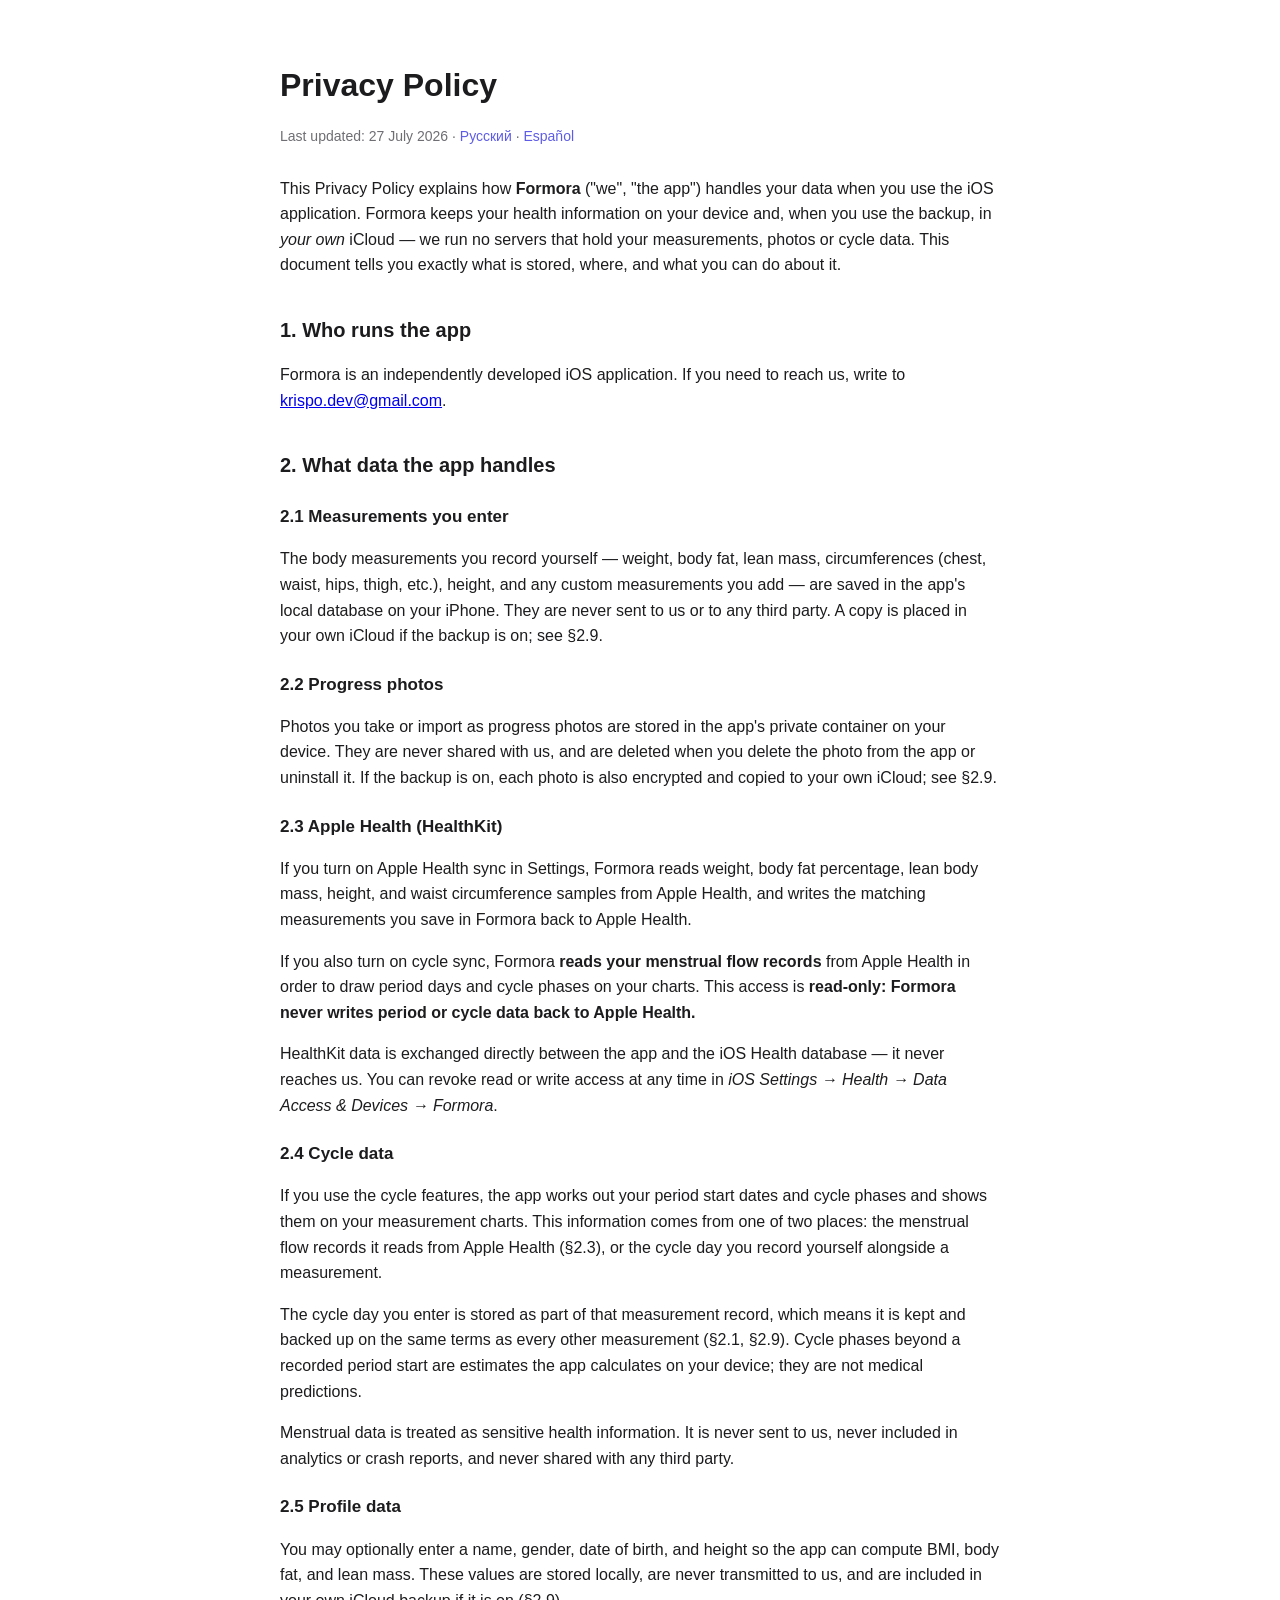
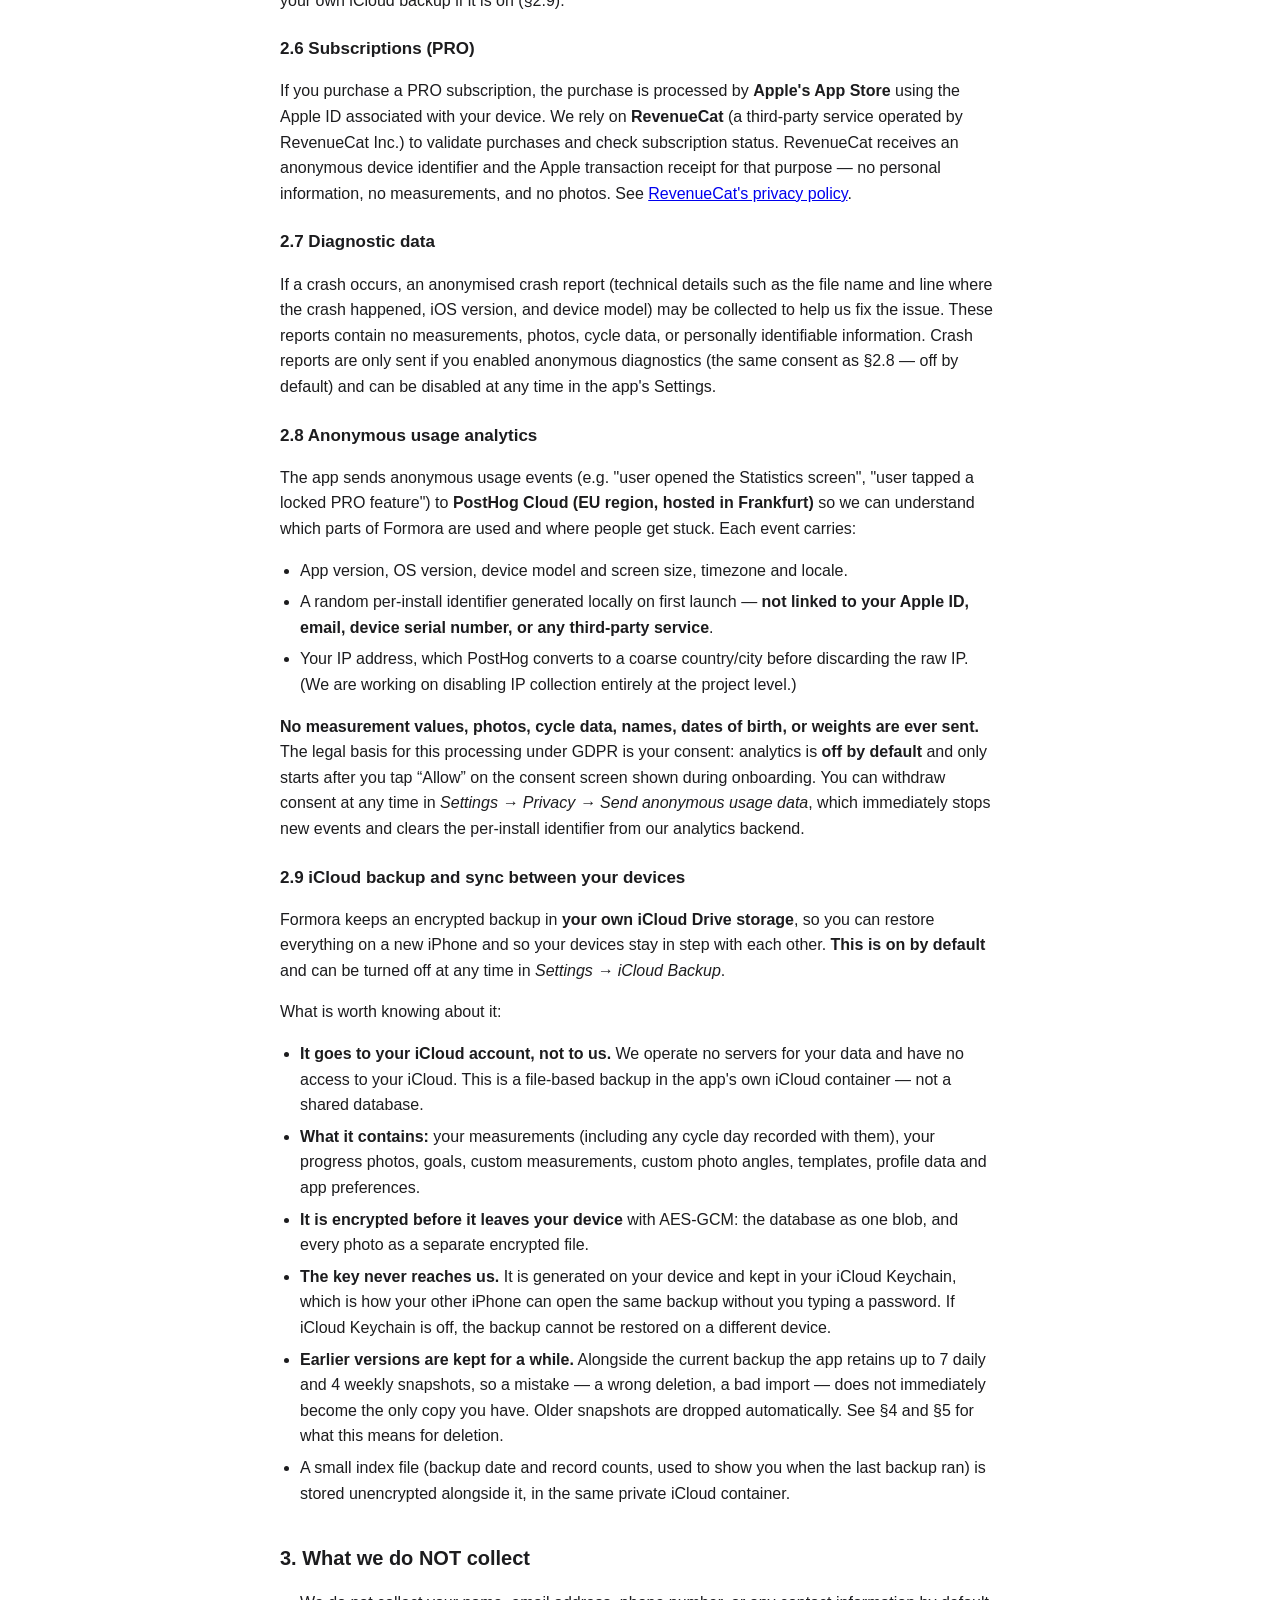
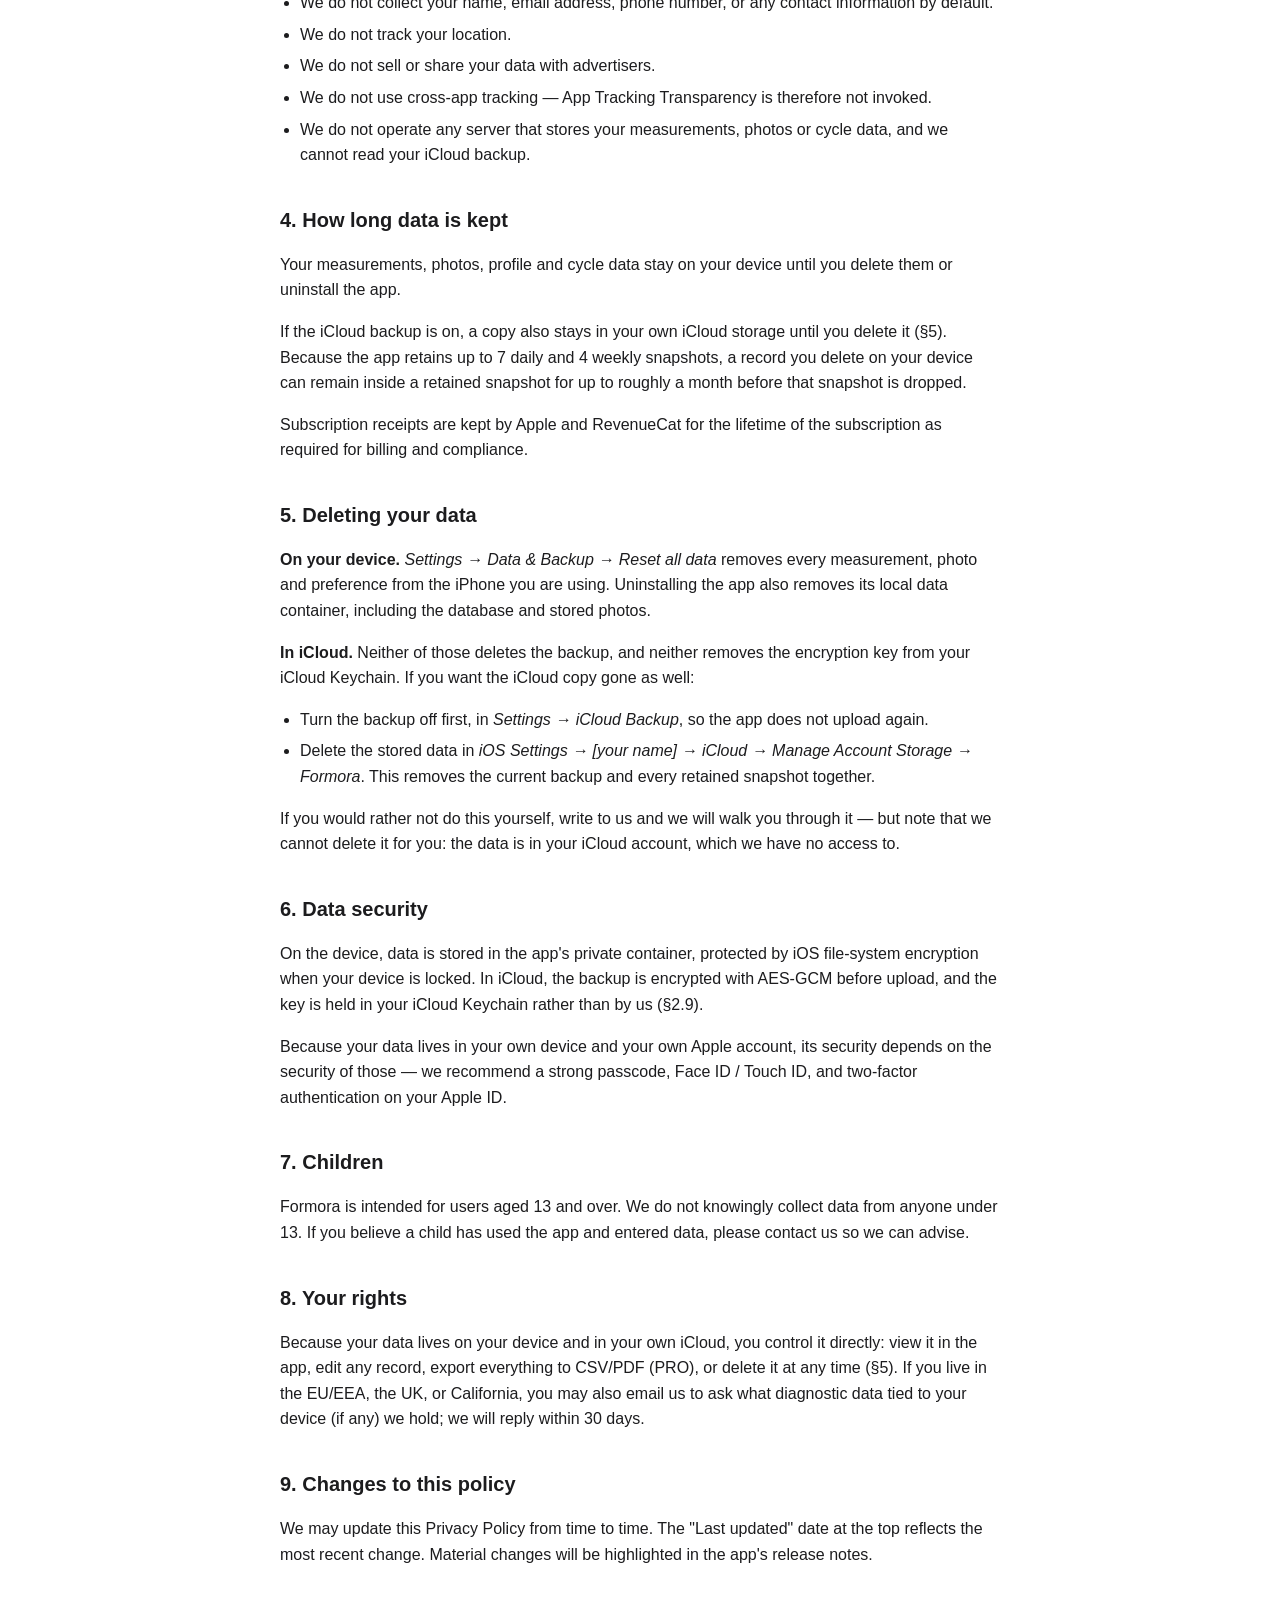
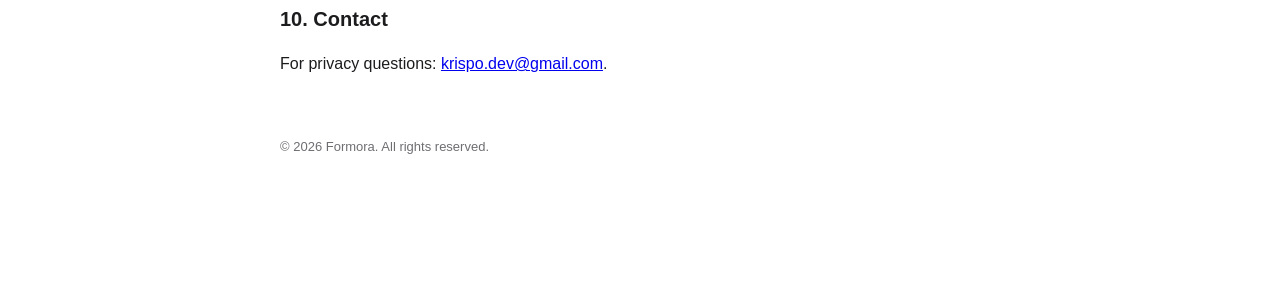
==== commit 4a3ea738: "Match the deletion instructions to the app's actual menu labels The reset path said "Data Management" ====
--- a/privacy.html
+++ b/privacy.html
@@ -83,7 +83,7 @@
 <p>Subscription receipts are kept by Apple and RevenueCat for the lifetime of the subscription as required for billing and compliance.</p>
 
 <h2>5. Deleting your data</h2>
-<p><strong>On your device.</strong> <em>Settings → Data Management → Reset all data</em> removes every measurement, photo and preference from the iPhone you are using. Uninstalling the app also removes its local data container, including the database and stored photos.</p>
+<p><strong>On your device.</strong> <em>Settings → Data &amp; Backup → Reset all data</em> removes every measurement, photo and preference from the iPhone you are using. Uninstalling the app also removes its local data container, including the database and stored photos.</p>
 <p><strong>In iCloud.</strong> Neither of those deletes the backup, and neither removes the encryption key from your iCloud Keychain. If you want the iCloud copy gone as well:</p>
 <ul>
   <li>Turn the backup off first, in <em>Settings → iCloud Backup</em>, so the app does not upload again.</li>
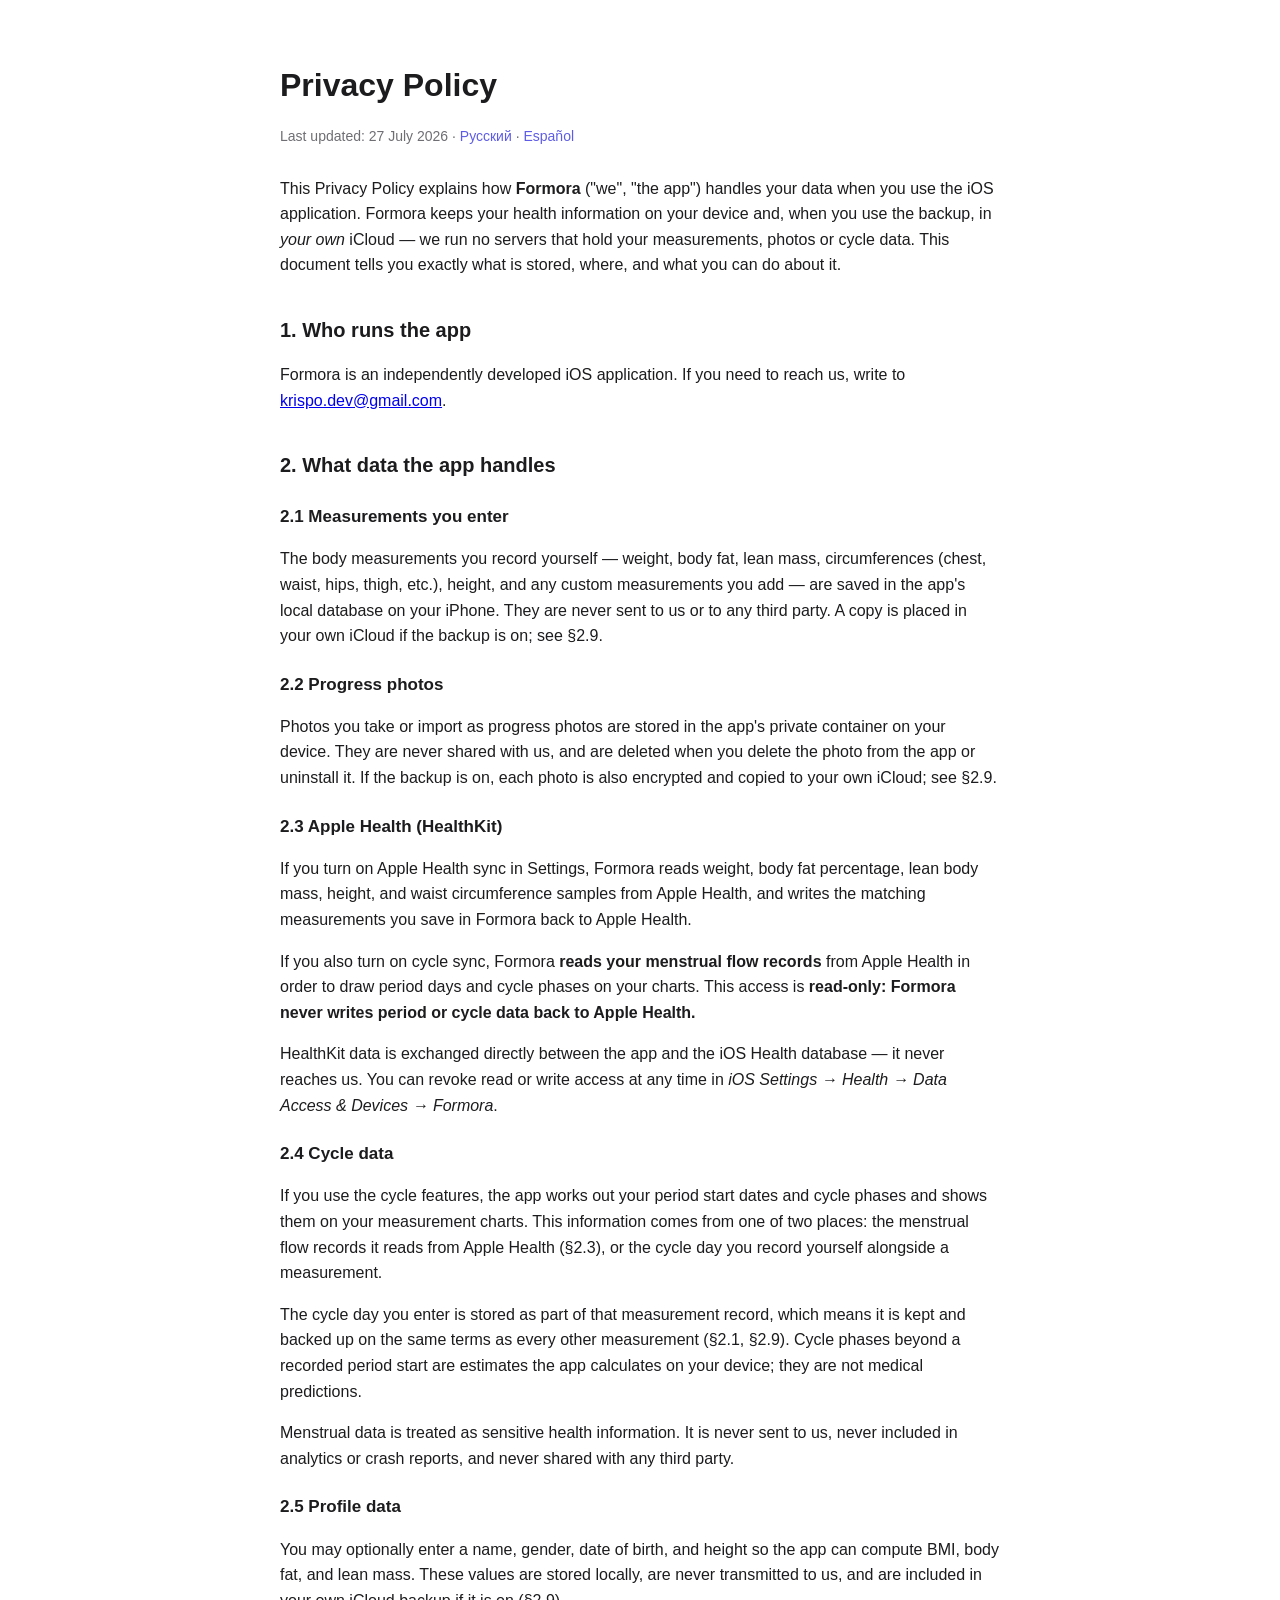
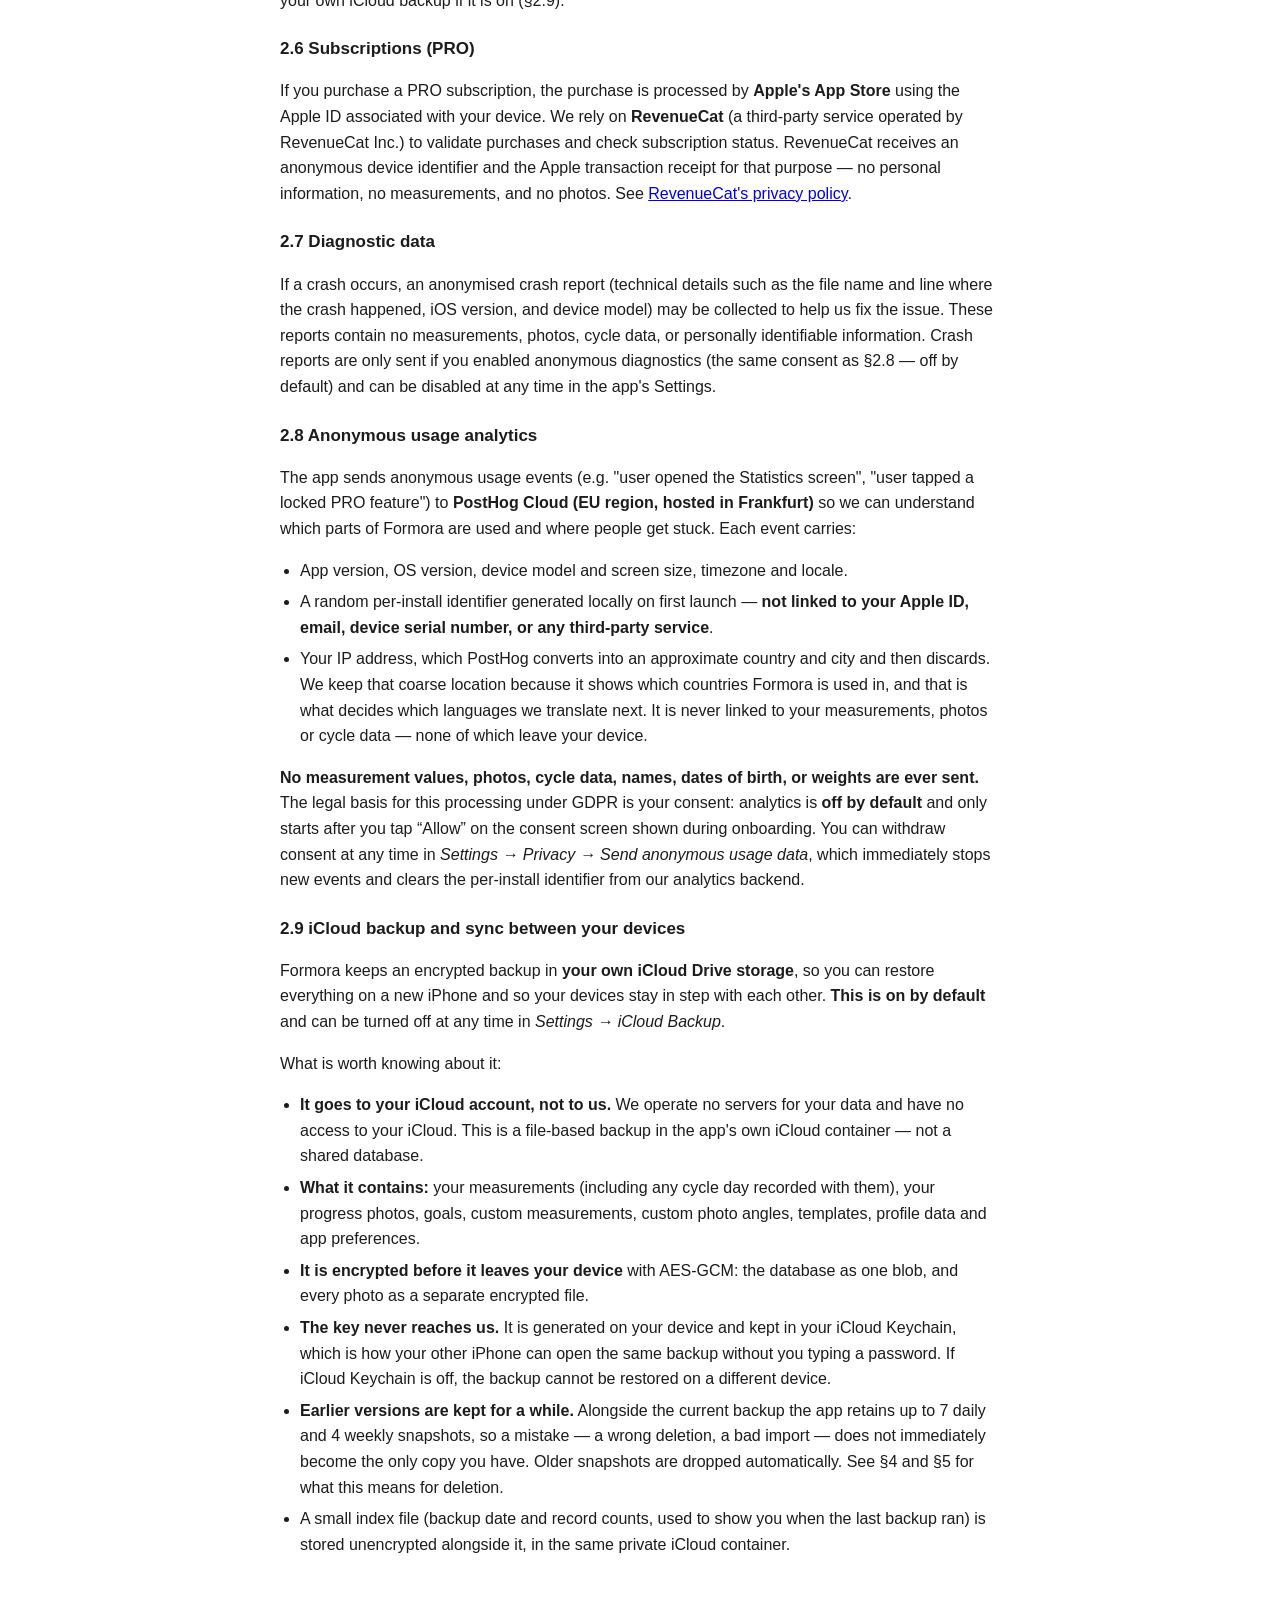
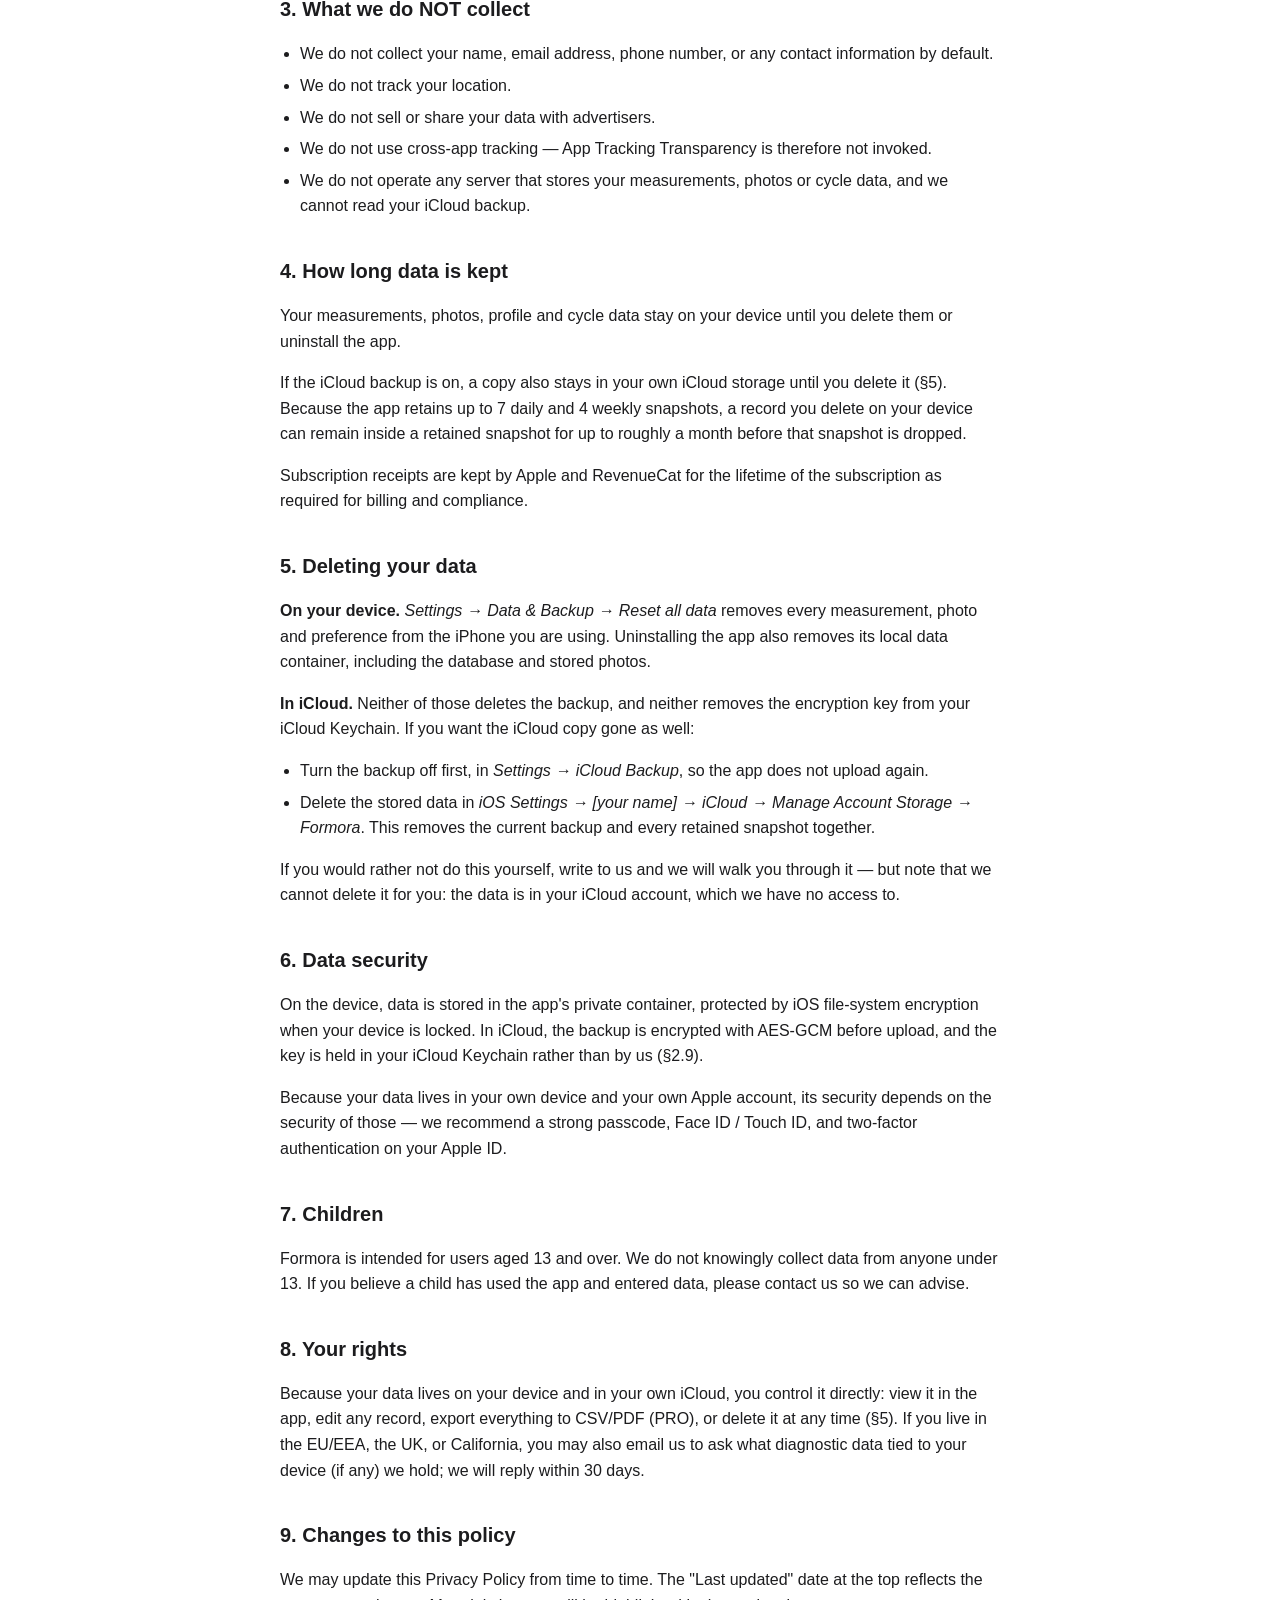
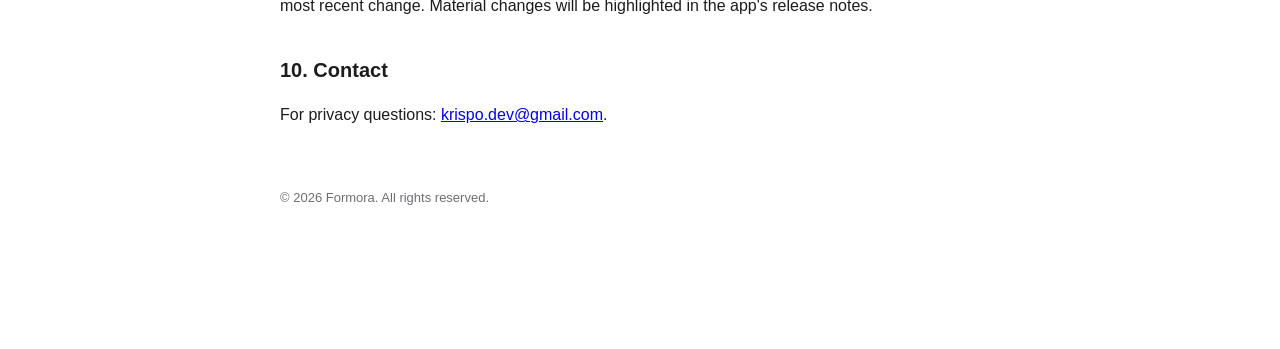
==== commit dd1dd29f: "Drop the unkept promise to stop collecting IP; state why we keep the geo "We are working on disablin" ====
--- a/privacy.html
+++ b/privacy.html
@@ -52,7 +52,7 @@
 <ul>
   <li>App version, OS version, device model and screen size, timezone and locale.</li>
   <li>A random per-install identifier generated locally on first launch — <strong>not linked to your Apple ID, email, device serial number, or any third-party service</strong>.</li>
-  <li>Your IP address, which PostHog converts to a coarse country/city before discarding the raw IP. (We are working on disabling IP collection entirely at the project level.)</li>
+  <li>Your IP address, which PostHog converts into an approximate country and city and then discards. We keep that coarse location because it shows which countries Formora is used in, and that is what decides which languages we translate next. It is never linked to your measurements, photos or cycle data — none of which leave your device.</li>
 </ul>
 <p><strong>No measurement values, photos, cycle data, names, dates of birth, or weights are ever sent.</strong> The legal basis for this processing under GDPR is your consent: analytics is <strong>off by default</strong> and only starts after you tap “Allow” on the consent screen shown during onboarding. You can withdraw consent at any time in <em>Settings → Privacy → Send anonymous usage data</em>, which immediately stops new events and clears the per-install identifier from our analytics backend.</p>
 
